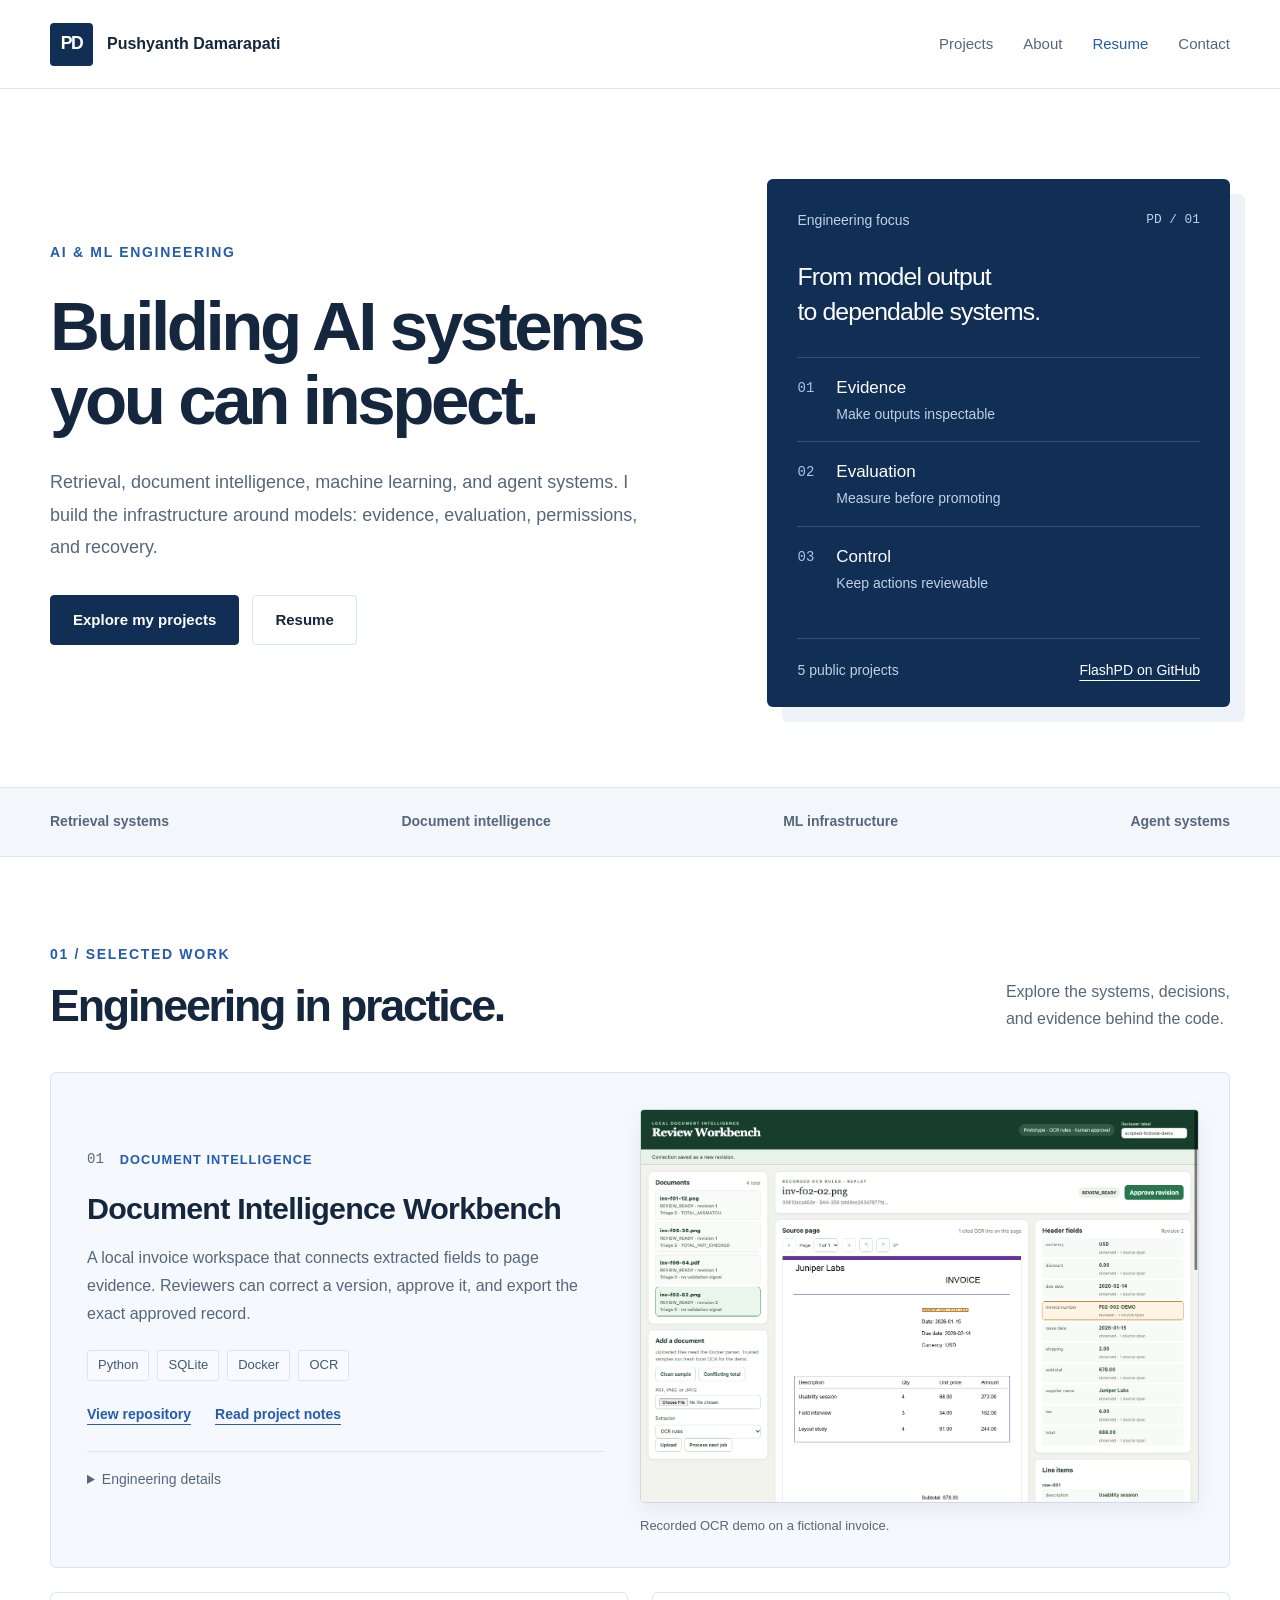
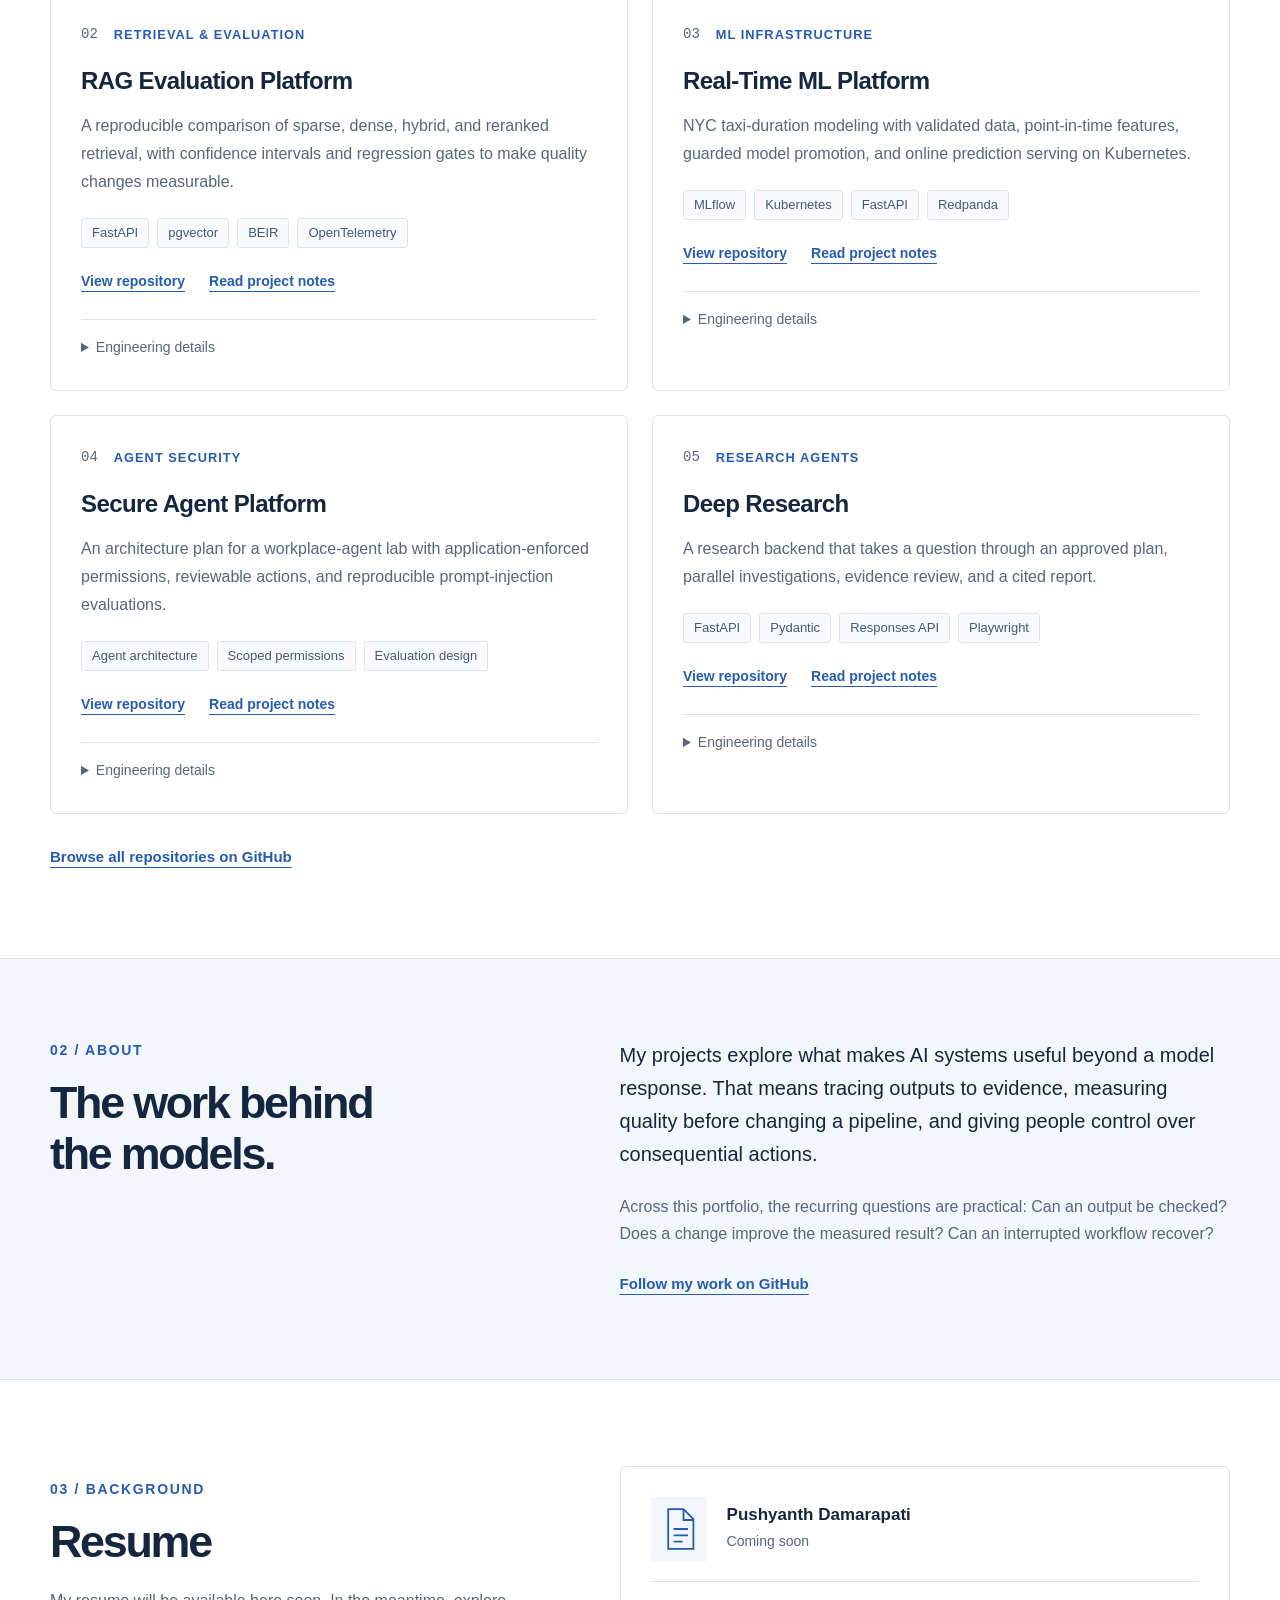
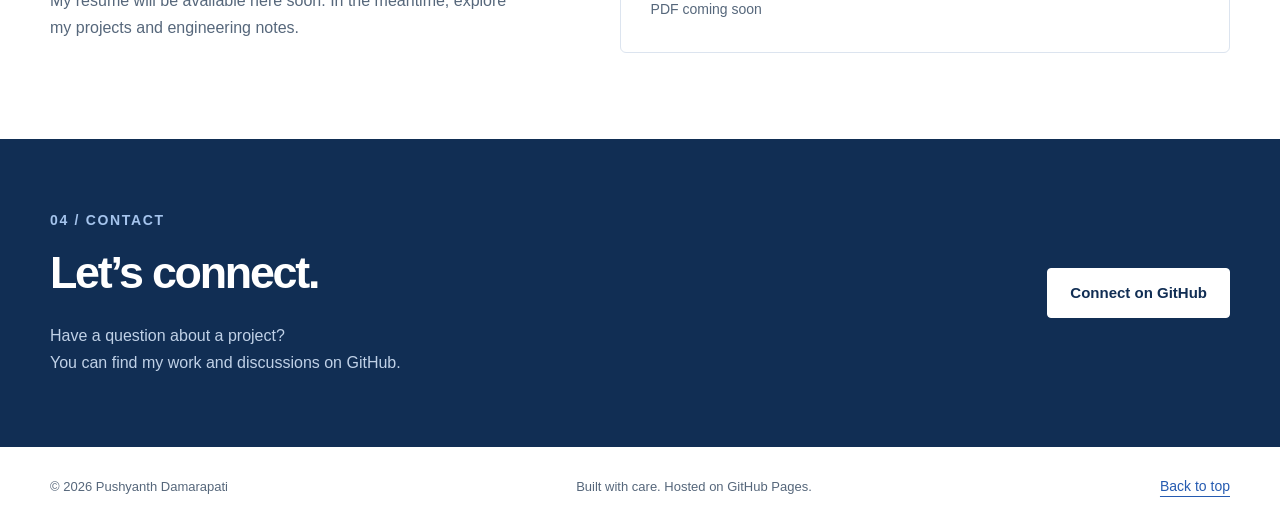
==== index.html @ d16dced9 "Build project portfolio with resume placeholder" ====
<!doctype html>
<html lang="en">
<head>
  <meta charset="utf-8">
  <meta name="viewport" content="width=device-width, initial-scale=1">
  <meta name="description" content="Pushyanth Damarapati — AI and ML engineering projects in retrieval evaluation, document intelligence, machine learning infrastructure, and agent systems.">
  <meta name="theme-color" content="#112e54">
  <meta property="og:title" content="Pushyanth Damarapati | AI & ML Engineering">
  <meta property="og:description" content="Retrieval, document intelligence, machine learning, and agent systems. I build the infrastructure around models: evidence, evaluation, permissions, and recovery.">
  <meta property="og:type" content="website">
  <title>Pushyanth Damarapati | AI & ML Engineering</title>
  <link rel="icon" type="image/svg+xml" href="data:image/svg+xml,%3Csvg xmlns='http://www.w3.org/2000/svg' viewBox='0 0 64 64'%3E%3Crect width='64' height='64' rx='12' fill='%23112e54'/%3E%3Ctext x='32' y='42' text-anchor='middle' font-family='Arial,sans-serif' font-size='27' font-weight='700' fill='white'%3EPD%3C/text%3E%3C/svg%3E">
  <link rel="stylesheet" href="assets/styles.css">
  <script src="assets/main.js" defer></script>
</head>
<body id="top">
  <a class="skip-link" href="#main">Skip to content</a>
  <header class="site-header">
    <div class="container header-inner">
      <a class="brand" href="#top" aria-label="Pushyanth Damarapati, back to top"><span class="monogram">PD</span><span>Pushyanth Damarapati</span></a>
      <nav aria-label="Main navigation"><a href="#projects">Projects</a><a href="#about">About</a><a href="#resume">Resume</a><a href="#contact">Contact</a></nav>
    </div>
  </header>
  <main id="main">
    <section class="hero container" aria-labelledby="hero-title">
      <div class="hero-main"><p class="eyebrow">AI &amp; ML engineering</p><h1 id="hero-title">Building AI systems you can inspect.</h1><p class="hero-intro">Retrieval, document intelligence, machine learning, and agent systems. I build the infrastructure around models: evidence, evaluation, permissions, and recovery.</p><div class="hero-actions"><a class="button primary" href="#projects">Explore my projects</a><a class="button secondary" href="#resume">Resume</a></div></div>
      <aside class="hero-aside" aria-label="Portfolio focus"><div class="aside-heading"><span>Engineering focus</span><span class="small-mark">PD / 01</span></div><p class="aside-title">From model output<br>to dependable systems.</p><ol class="focus-list"><li><span>01</span><div>Evidence<span class="focus-description">Make outputs inspectable</span></div></li><li><span>02</span><div>Evaluation<span class="focus-description">Measure before promoting</span></div></li><li><span>03</span><div>Control<span class="focus-description">Keep actions reviewable</span></div></li></ol><div class="aside-footer"><span>5 public projects</span><a href="https://github.com/FlashPD">FlashPD on GitHub</a></div></aside>
    </section>
    <div class="topic-strip"><div class="container"><span>Retrieval systems</span><span>Document intelligence</span><span>ML infrastructure</span><span>Agent systems</span></div></div>
    <section class="section container" id="projects" aria-labelledby="projects-title"><div class="section-heading"><div><p class="eyebrow">01 / Selected work</p><h2 id="projects-title">Engineering in practice.</h2></div><p>Explore the systems, decisions,<br>and evidence behind the code.</p></div><div class="projects-grid"><article class="project featured">
      <div class="project-copy"><div class="project-top"><span class="project-number">01</span><span class="eyebrow">Document intelligence</span></div>
      <h3>Document Intelligence Workbench</h3><p>A local invoice workspace that connects extracted fields to page evidence. Reviewers can correct a version, approve it, and export the exact approved record.</p>
      <ul class="tags" aria-label="Technologies"><li>Python</li><li>SQLite</li><li>Docker</li><li>OCR</li></ul>
      <div class="project-links"><a href="https://github.com/FlashPD/document-intelligence-workbench">View repository</a><a href="https://github.com/FlashPD/document-intelligence-workbench/blob/main/docs/engineering-case-study.md">Read project notes</a></div>
      <details><summary>Engineering details</summary><p>Built around human review, isolated parsing, auditable revisions, and recoverable processing. The project compares deterministic extraction with a local language model and keeps rules as the default after measuring model regression.</p><span class="project-status">Experimental portfolio release</span></details></div><figure class="project-image"><img src="assets/workbench.png" width="1440" height="1013" loading="lazy" alt="Document review workspace showing an invoice beside evidence-linked extracted fields"><figcaption>Recorded OCR demo on a fictional invoice.</figcaption></figure>
    </article>
<article class="project">
      <div class="project-copy"><div class="project-top"><span class="project-number">02</span><span class="eyebrow">Retrieval &amp; evaluation</span></div>
      <h3>RAG Evaluation Platform</h3><p>A reproducible comparison of sparse, dense, hybrid, and reranked retrieval, with confidence intervals and regression gates to make quality changes measurable.</p>
      <ul class="tags" aria-label="Technologies"><li>FastAPI</li><li>pgvector</li><li>BEIR</li><li>OpenTelemetry</li></ul>
      <div class="project-links"><a href="https://github.com/FlashPD/rag-eval-platform">View repository</a><a href="https://github.com/FlashPD/rag-eval-platform/blob/main/docs/model_card.md">Read project notes</a></div>
      <details><summary>Engineering details</summary><p>Evaluations across SciFact, NFCorpus, and FiQA show that the best retrieval strategy changes with the domain. The pipeline connects versioned inputs, cited answers, evaluation reports, and observability.</p><span class="project-status">Published benchmark reports</span></details></div>
    </article>
<article class="project">
      <div class="project-copy"><div class="project-top"><span class="project-number">03</span><span class="eyebrow">ML infrastructure</span></div>
      <h3>Real-Time ML Platform</h3><p>NYC taxi-duration modeling with validated data, point-in-time features, guarded model promotion, and online prediction serving on Kubernetes.</p>
      <ul class="tags" aria-label="Technologies"><li>MLflow</li><li>Kubernetes</li><li>FastAPI</li><li>Redpanda</li></ul>
      <div class="project-links"><a href="https://github.com/FlashPD/realtime-ml-platform">View repository</a><a href="https://github.com/FlashPD/realtime-ml-platform/blob/main/docs/portfolio-walkthrough.md">Read project notes</a></div>
      <details><summary>Engineering details</summary><p>Combines batch training with MLflow model management and FastAPI serving. Includes local load and broker-recovery experiments with documented limits; the model uses completed-trip distance and is not a pre-trip ETA estimator.</p><span class="project-status">Batch training &amp; online serving</span></details></div>
    </article>
<article class="project">
      <div class="project-copy"><div class="project-top"><span class="project-number">04</span><span class="eyebrow">Agent security</span></div>
      <h3>Secure Agent Platform</h3><p>An architecture plan for a workplace-agent lab with application-enforced permissions, reviewable actions, and reproducible prompt-injection evaluations.</p>
      <ul class="tags" aria-label="Technologies"><li>Agent architecture</li><li>Scoped permissions</li><li>Evaluation design</li></ul>
      <div class="project-links"><a href="https://github.com/FlashPD/secure-agent-platform">View repository</a><a href="https://github.com/FlashPD/secure-agent-platform/blob/main/arch_plan/secure-agent-platform-plan.md">Read project notes</a></div>
      <details><summary>Engineering details</summary><p>The public repository currently contains the architecture and implementation plan. It proposes a phased study of legitimate task completion and attack resistance, beginning with structured generation, a frozen task suite, and one tool execution boundary.</p><span class="project-status">Architecture planned</span></details></div>
    </article>
<article class="project">
      <div class="project-copy"><div class="project-top"><span class="project-number">05</span><span class="eyebrow">Research agents</span></div>
      <h3>Deep Research</h3><p>A research backend that takes a question through an approved plan, parallel investigations, evidence review, and a cited report.</p>
      <ul class="tags" aria-label="Technologies"><li>FastAPI</li><li>Pydantic</li><li>Responses API</li><li>Playwright</li></ul>
      <div class="project-links"><a href="https://github.com/FlashPD/deep-research">View repository</a><a href="https://github.com/FlashPD/deep-research/blob/main/docs/case-study.md">Read project notes</a></div>
      <details><summary>Engineering details</summary><p>Application code owns budgets, tool access, recovery, and report validation. Published development examples show quick briefs, broader comparisons, and technical research with recorded evidence and cost.</p><span class="project-status">Published development examples</span></details></div>
    </article></div><a class="all-projects" href="https://github.com/FlashPD?tab=repositories">Browse all repositories on GitHub</a></section>
    <section class="about-section" id="about" aria-labelledby="about-title"><div class="container about-grid"><div><p class="eyebrow">02 / About</p><h2 id="about-title">The work behind<br>the models.</h2></div><div class="about-copy"><p class="about-lead">My projects explore what makes AI systems useful beyond a model response. That means tracing outputs to evidence, measuring quality before changing a pipeline, and giving people control over consequential actions.</p><p>Across this portfolio, the recurring questions are practical: Can an output be checked? Does a change improve the measured result? Can an interrupted workflow recover?</p><a href="https://github.com/FlashPD">Follow my work on GitHub</a></div></div></section>
    <section class="section container resume-section" id="resume" aria-labelledby="resume-title"><div><p class="eyebrow">03 / Background</p><h2 id="resume-title">Resume</h2><p>My resume will be available here soon. In the meantime, explore my projects and engineering notes.</p></div><div class="resume-card"><div class="resume-document" aria-hidden="true"><svg viewBox="0 0 40 48" fill="none"><path d="M8 2h17l11 11v33H8z" stroke="currentColor" stroke-width="2"/><path d="M25 2v12h11M14 24h16M14 31h16M14 38h10" stroke="currentColor" stroke-width="2"/></svg></div><div><h3>Pushyanth Damarapati</h3><p>Coming soon</p></div><span class="resume-pending">PDF coming soon</span></div></section>
    <section class="contact-section" id="contact" aria-labelledby="contact-title"><div class="container contact-inner"><div><p class="eyebrow">04 / Contact</p><h2 id="contact-title">Let’s connect.</h2><p>Have a question about a project?<br>You can find my work and discussions on GitHub.</p></div><div class="contact-links"><a class="button primary" href="https://github.com/FlashPD">Connect on GitHub</a></div></div></section>
  </main>
  <footer class="container site-footer"><p>© <span id="year">2026</span> Pushyanth Damarapati</p><p>Built with care. Hosted on GitHub Pages.</p><a href="#top">Back to top</a></footer>
</body>
</html>
---- assets/styles.css ----
:root{--ink:#15273e;--navy:#112e54;--blue:#255bb1;--muted:#56677b;--line:#dce4ef;--surface:#f3f6fb;--white:#fff;--font:Inter,-apple-system,BlinkMacSystemFont,"Segoe UI",sans-serif}
*{box-sizing:border-box}html{scroll-behavior:smooth;scroll-padding-top:110px}body{margin:0;background:var(--white);color:var(--ink);font-family:var(--font);font-size:17px;line-height:1.7;-webkit-font-smoothing:antialiased}a{color:var(--blue);text-underline-offset:5px;text-decoration-thickness:1px}a:hover{color:var(--navy)}a:focus-visible,summary:focus-visible{outline:3px solid #397bda;outline-offset:5px}::selection{background:#d6e6ff}h1,h2,h3,p{margin:0}h1,h2,h3{line-height:1.15}h1,h2{letter-spacing:-.05em}h2{font-size:clamp(2rem,3.5vw,3rem);font-weight:650}h3{font-size:1.5rem;letter-spacing:-.025em;font-weight:650}.container{width:min(1180px,calc(100% - 80px));margin-inline:auto}.eyebrow{font-size:.875rem;font-weight:650;letter-spacing:.12em;text-transform:uppercase;color:var(--blue)}.skip-link{position:fixed;top:-100px;left:20px;z-index:100;background:var(--navy);color:white;padding:10px 18px}.skip-link:focus{top:12px}.site-header{position:sticky;top:0;z-index:10;background:rgba(255,255,255,.97);border-bottom:1px solid var(--line)}.header-inner{min-height:88px;display:flex;align-items:center;justify-content:space-between;gap:28px}.brand{display:flex;align-items:center;gap:14px;text-decoration:none;color:var(--ink);font-size:1rem;font-weight:650}.monogram{width:43px;height:43px;display:grid;place-items:center;background:var(--navy);color:white;letter-spacing:-.08em;font-size:1.1rem;border-radius:4px}nav{display:flex;flex-wrap:wrap;gap:30px}nav a{font-size:.9375rem;text-decoration:none;color:var(--muted);padding-block:10px}nav a:hover,nav a[aria-current]{color:var(--blue)}.hero{padding-block:90px 80px;display:grid;grid-template-columns:1.4fr 1fr;gap:70px;align-items:center}.hero h1{font-size:clamp(2.8rem,5.4vw,4.75rem);font-weight:650;max-width:720px;margin-top:24px;line-height:1.08}.hero-intro{color:var(--muted);font-size:1.125rem;line-height:1.8;max-width:590px;margin-top:28px}.hero-actions{display:flex;flex-wrap:wrap;gap:13px;margin-top:32px}.button{min-height:48px;display:inline-flex;align-items:center;justify-content:center;padding:11px 22px;border:1px solid var(--line);border-radius:4px;font-size:.9375rem;font-weight:600;text-decoration:none;transition:background .15s,color .15s}.primary{background:var(--navy);color:white;border-color:var(--navy)}.primary:hover{background:#1d467c;color:white}.secondary{background:white;color:var(--ink)}.secondary:hover{background:var(--surface)}.hero-aside{background:var(--navy);color:#fff;border-radius:6px;padding:30px 30px 24px;box-shadow:15px 15px 0 #eef3fa}.aside-heading{display:flex;justify-content:space-between;gap:12px;font-size:.875rem;color:#c0d1e7}.small-mark{font-family:ui-monospace,monospace;font-size:.8rem}.aside-title{font-size:1.55rem;letter-spacing:-.035em;line-height:1.4;margin-top:27px;font-weight:500}.focus-list{list-style:none;padding:0;margin:28px 0}.focus-list li{display:flex;gap:22px;border-top:1px solid #35506f;padding:16px 0;font-size:1.0625rem}.focus-list li>span{font-family:ui-monospace,monospace;color:#a5c4ed;font-size:.875rem;padding-top:3px}.focus-description{display:block;color:#c0d1e7;font-size:.875rem;line-height:1.6}.aside-footer{display:flex;flex-wrap:wrap;justify-content:space-between;gap:12px;border-top:1px solid #35506f;padding-top:20px;font-size:.875rem;color:#c0d1e7}.aside-footer a{color:white}.topic-strip{border-block:1px solid var(--line);background:var(--surface)}.topic-strip .container{display:flex;justify-content:space-between;gap:22px;flex-wrap:wrap;padding-block:22px;font-size:.875rem;color:var(--muted);font-weight:550}.section{padding-block:86px}.section-heading{display:flex;justify-content:space-between;gap:30px;align-items:end;margin-bottom:40px}.section-heading h2,.about-grid h2,.resume-section h2,.contact-inner h2{margin-top:14px}.section-heading>p{color:var(--muted);font-size:1rem}.projects-grid{display:grid;grid-template-columns:1fr 1fr;gap:24px}.project{border:1px solid var(--line);border-radius:6px;overflow:hidden;background:white;display:flex;min-width:0}.project-copy{padding:30px;width:100%;min-width:0}.project-top{display:flex;align-items:center;gap:16px;margin-bottom:20px}.project-number{font-family:ui-monospace,monospace;color:var(--muted);font-size:.875rem}.project-top .eyebrow{font-size:.8rem;letter-spacing:.08em}.project h3{margin-bottom:18px}.project-copy>p{color:var(--muted);font-size:1rem;line-height:1.75}.tags{display:flex;flex-wrap:wrap;gap:8px;list-style:none;padding:0;margin:22px 0}.tags li{border:1px solid var(--line);padding:3px 10px;color:#425975;font-size:.8125rem;border-radius:3px;background:#f8faff}.project-links{display:flex;flex-wrap:wrap;gap:12px 24px;font-size:.875rem;font-weight:600}.project details{border-top:1px solid var(--line);margin-top:25px;padding-top:16px;font-size:.9375rem}.project summary{cursor:pointer;color:var(--muted);font-size:.875rem}.project details p{padding-top:15px;color:var(--muted)}.project-status{display:block;margin-top:14px;color:var(--blue);font-size:.8125rem;font-weight:600}.featured{grid-column:1/-1;background:#f5f8fc;display:grid;grid-template-columns:1fr 1fr;align-items:center}.featured .project-copy{padding:36px}.featured h3{font-size:1.9rem}.project-image{margin:0;padding:36px 30px 30px 0;min-width:0}.project-image img{display:block;width:100%;height:auto;border:1px solid #ced9e6;border-radius:4px;box-shadow:0 8px 24px #112e5410}.project-image figcaption{font-size:.8125rem;color:var(--muted);margin-top:12px}.all-projects{display:inline-block;margin-top:30px;font-size:.9375rem;font-weight:550}.about-section{padding-block:80px;border-block:1px solid var(--line);background:var(--surface)}.about-grid{display:grid;grid-template-columns:1fr 1.3fr;gap:100px}.about-copy p{color:var(--muted);font-size:1rem}.about-copy .about-lead{font-size:1.25rem;color:var(--ink);line-height:1.65}.about-copy p+p{margin-top:22px}.about-copy a{display:inline-block;margin-top:24px;font-size:.9375rem;font-weight:550}.resume-section{display:grid;grid-template-columns:1fr 1.3fr;gap:100px;align-items:center}.resume-section>div>p:not(.eyebrow){color:var(--muted);font-size:1rem;margin-top:20px}.resume-card{border:1px solid var(--line);padding:30px;display:flex;align-items:center;flex-wrap:wrap;gap:20px;border-radius:6px;min-width:0}.resume-document{width:56px;flex-shrink:0;color:var(--blue);background:var(--surface);padding:10px}.resume-document svg{display:block;width:100%;height:44px}.resume-card h3{font-size:1.0625rem;letter-spacing:0}.resume-card p{font-size:.875rem;color:var(--muted);margin-top:5px}.resume-pending{font-size:.875rem;color:var(--muted);border-top:1px solid var(--line);padding-top:16px;width:100%}.contact-section{background:var(--navy);color:white;padding-block:70px}.contact-inner{display:flex;justify-content:space-between;gap:35px;align-items:center}.contact-inner .eyebrow{color:#a5c4ed}.contact-inner p:not(.eyebrow){color:#c0d1e7;margin-top:24px;font-size:1rem}.contact-links{display:flex;flex-wrap:wrap;gap:12px}.contact-links .primary{color:var(--navy);background:white;border-color:white}.contact-links .primary:hover{background:#e1ecfc}.contact-links .secondary{color:white;background:transparent;border-color:#6e88a9}.contact-links .secondary:hover{background:#20436e}.site-footer{padding-block:28px;display:flex;flex-wrap:wrap;gap:12px 28px;align-items:center;justify-content:space-between;color:var(--muted);font-size:.8125rem}.site-footer a{font-size:.875rem}
@media(min-width:1500px){.hero{padding-block:110px}.hero h1{font-size:4.8rem}}@media(max-width:1000px){.hero{gap:35px}.container{width:calc(100% - 48px)}.hero-aside{padding:25px}.about-grid,.resume-section{gap:50px}.resume-card{padding:24px}.brand{font-size:.9375rem}nav{gap:20px}}@media(max-width:760px){html{scroll-padding-top:145px}.header-inner{flex-wrap:wrap;gap:0;padding-block:14px}.brand{width:100%;margin-bottom:8px}nav{width:100%;justify-content:space-between;gap:12px}nav a{padding-block:4px}.hero{grid-template-columns:1fr;padding-block:48px;gap:40px}.hero h1{max-width:600px;font-size:clamp(2.7rem,9vw,4rem)}.hero-aside{box-shadow:8px 8px 0 #eef3fa}.topic-strip .container{display:grid;grid-template-columns:1fr 1fr;gap:10px 20px}.section{padding-block:54px}.section-heading{display:block;margin-bottom:28px}.section-heading>p{margin-top:20px}.section-heading>p br{display:none}.projects-grid{grid-template-columns:1fr}.featured{grid-template-columns:1fr}.featured .project-copy,.project-copy{padding:26px}.project-image{padding:0 26px 26px}.about-grid,.resume-section{grid-template-columns:1fr;gap:28px}.about-section{padding-block:54px}.about-grid h2 br{display:none}.contact-inner{align-items:start;flex-direction:column}.contact-section{padding-block:54px}.site-footer{flex-direction:column;align-items:start;gap:6px}}@media(max-width:380px){.container{width:calc(100% - 32px)}.hero h1{font-size:2.6rem}.hero-actions .button{width:100%}.hero-aside{padding:22px}.project-copy,.featured .project-copy{padding:22px}.project-image{padding:0 22px 22px}.resume-card{padding:20px}.brand{font-size:.875rem}.topic-strip .container{font-size:.8125rem}}@media(prefers-reduced-motion:reduce){html{scroll-behavior:auto}.button{transition:none}}
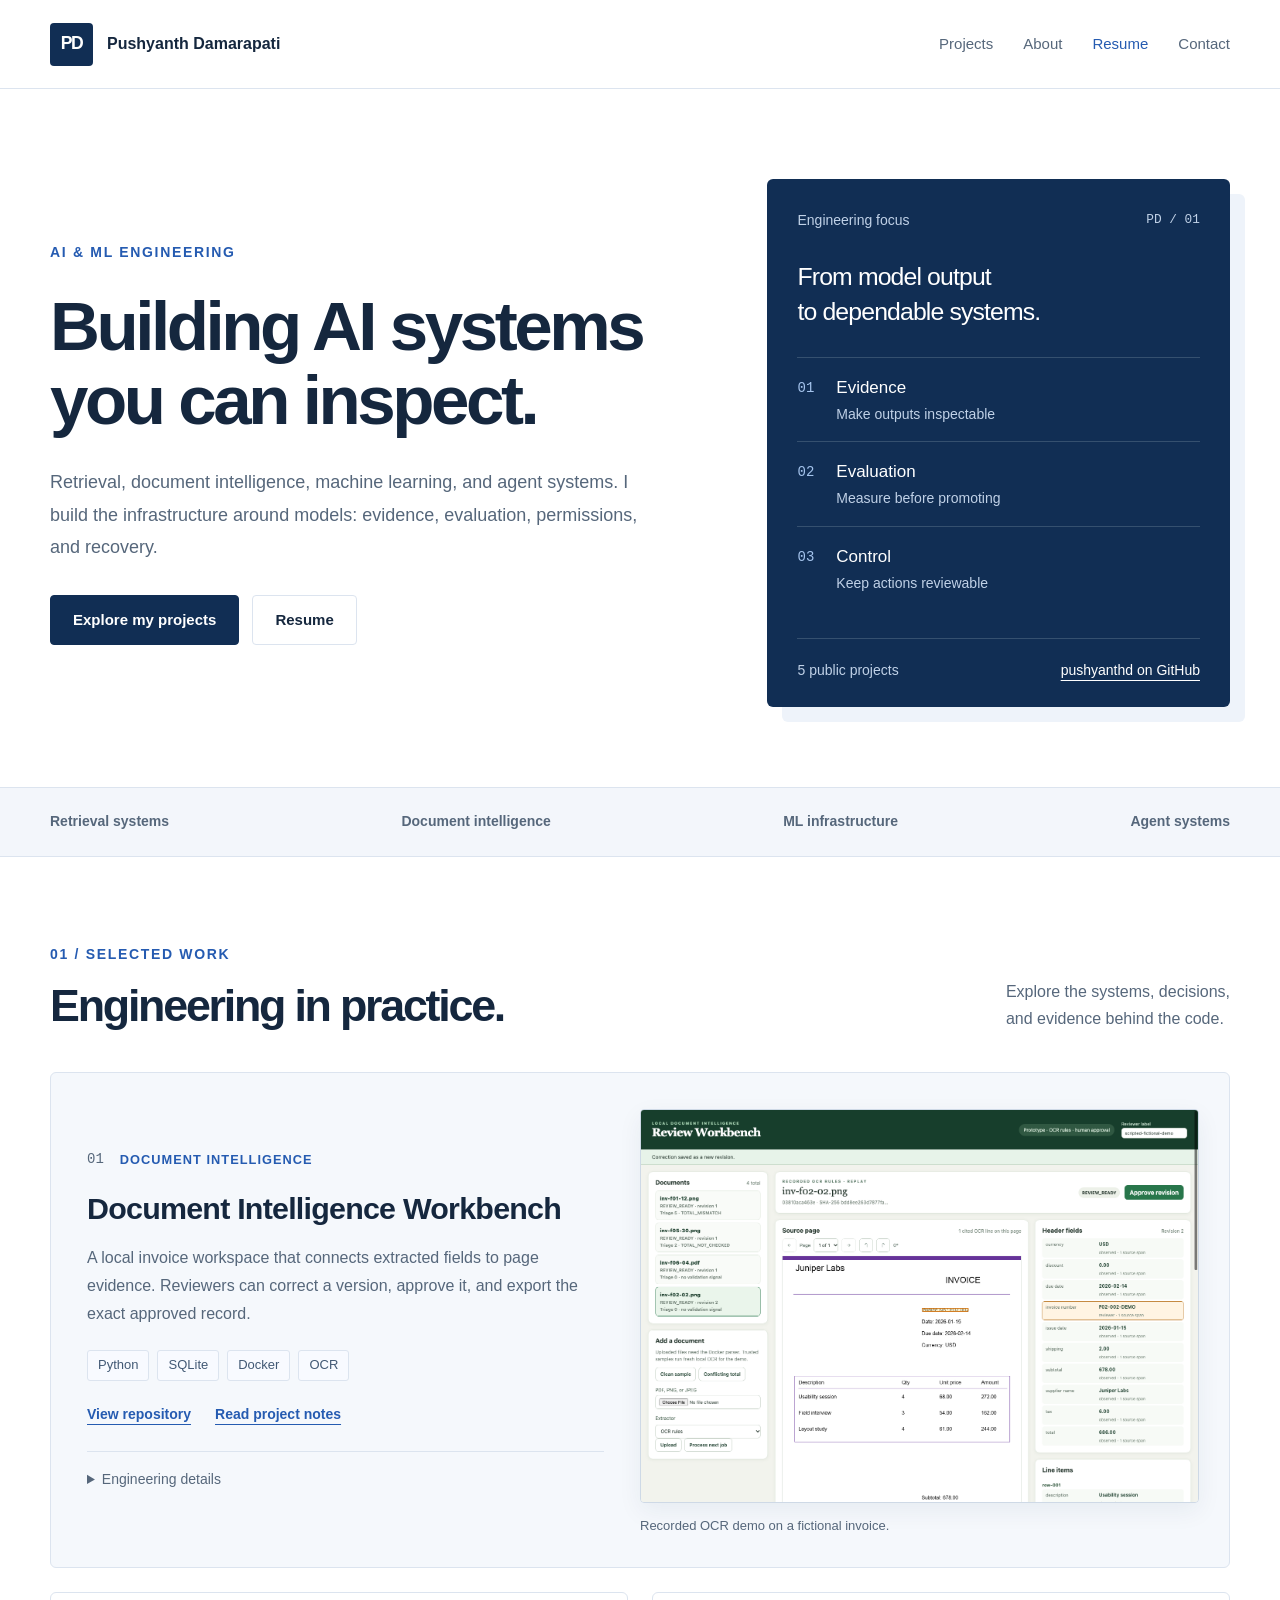
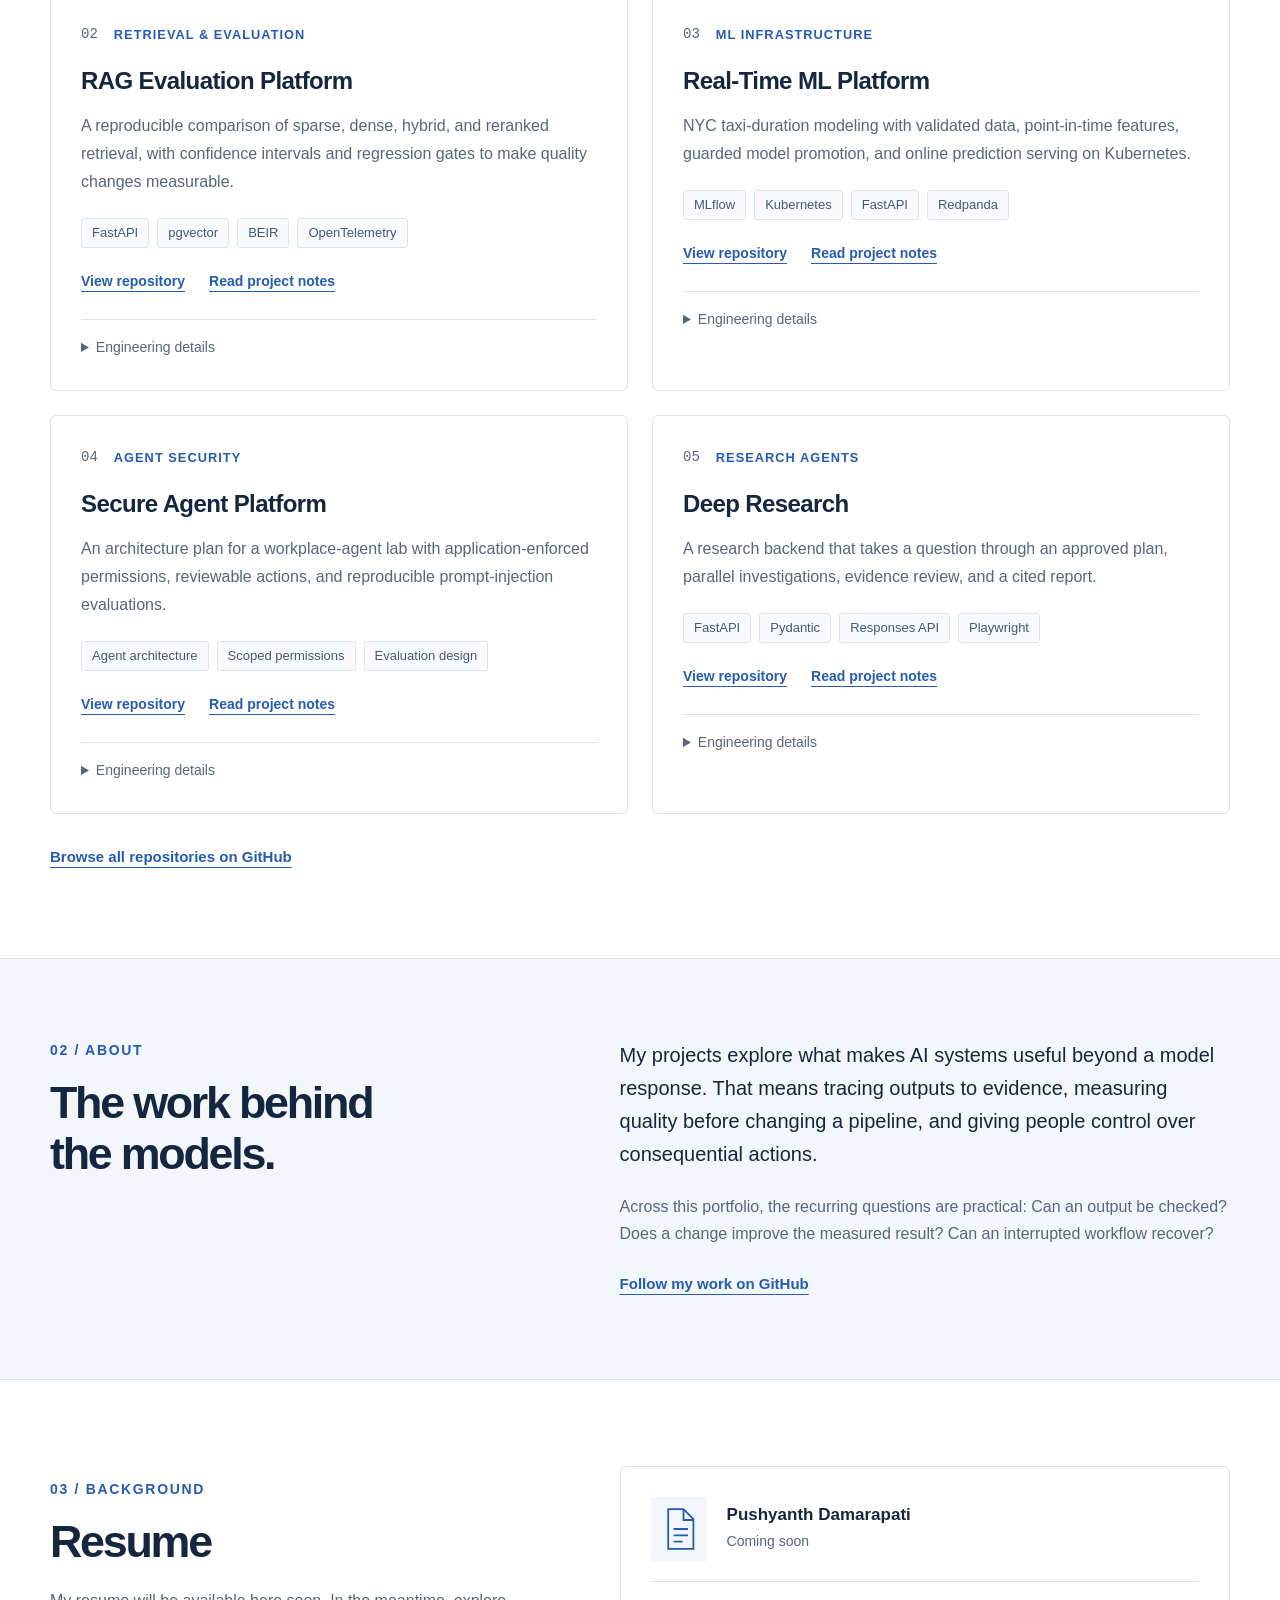
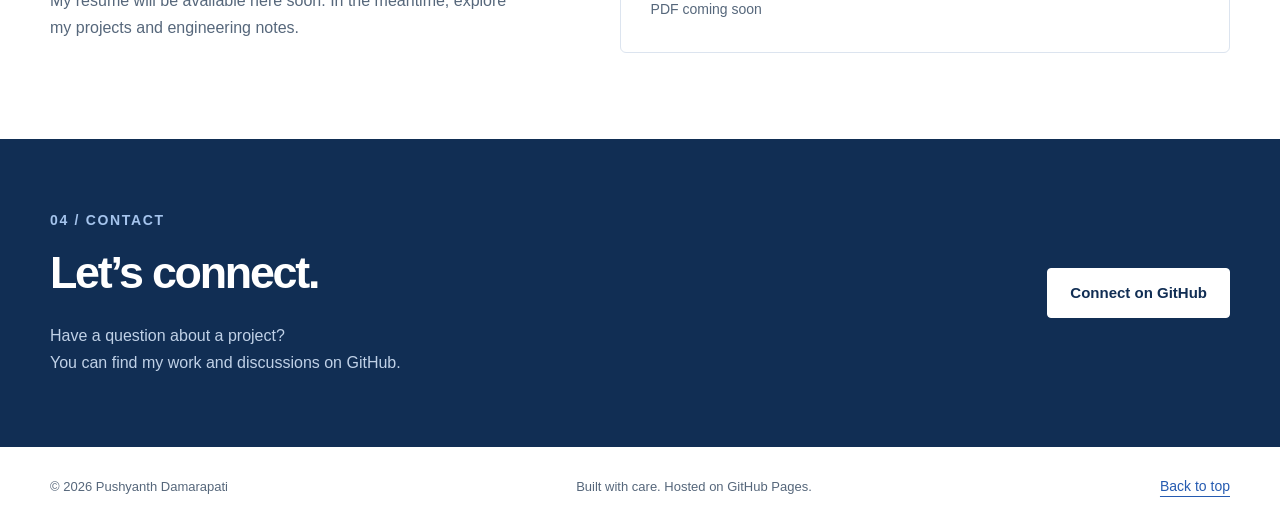
==== commit a08ad647: "Update portfolio for pushyanthd account and Pages address" ====
--- a/index.html
+++ b/index.html
@@ -24,47 +24,47 @@
   <main id="main">
     <section class="hero container" aria-labelledby="hero-title">
       <div class="hero-main"><p class="eyebrow">AI &amp; ML engineering</p><h1 id="hero-title">Building AI systems you can inspect.</h1><p class="hero-intro">Retrieval, document intelligence, machine learning, and agent systems. I build the infrastructure around models: evidence, evaluation, permissions, and recovery.</p><div class="hero-actions"><a class="button primary" href="#projects">Explore my projects</a><a class="button secondary" href="#resume">Resume</a></div></div>
-      <aside class="hero-aside" aria-label="Portfolio focus"><div class="aside-heading"><span>Engineering focus</span><span class="small-mark">PD / 01</span></div><p class="aside-title">From model output<br>to dependable systems.</p><ol class="focus-list"><li><span>01</span><div>Evidence<span class="focus-description">Make outputs inspectable</span></div></li><li><span>02</span><div>Evaluation<span class="focus-description">Measure before promoting</span></div></li><li><span>03</span><div>Control<span class="focus-description">Keep actions reviewable</span></div></li></ol><div class="aside-footer"><span>5 public projects</span><a href="https://github.com/FlashPD">FlashPD on GitHub</a></div></aside>
+      <aside class="hero-aside" aria-label="Portfolio focus"><div class="aside-heading"><span>Engineering focus</span><span class="small-mark">PD / 01</span></div><p class="aside-title">From model output<br>to dependable systems.</p><ol class="focus-list"><li><span>01</span><div>Evidence<span class="focus-description">Make outputs inspectable</span></div></li><li><span>02</span><div>Evaluation<span class="focus-description">Measure before promoting</span></div></li><li><span>03</span><div>Control<span class="focus-description">Keep actions reviewable</span></div></li></ol><div class="aside-footer"><span>5 public projects</span><a href="https://github.com/pushyanthd">pushyanthd on GitHub</a></div></aside>
     </section>
     <div class="topic-strip"><div class="container"><span>Retrieval systems</span><span>Document intelligence</span><span>ML infrastructure</span><span>Agent systems</span></div></div>
     <section class="section container" id="projects" aria-labelledby="projects-title"><div class="section-heading"><div><p class="eyebrow">01 / Selected work</p><h2 id="projects-title">Engineering in practice.</h2></div><p>Explore the systems, decisions,<br>and evidence behind the code.</p></div><div class="projects-grid"><article class="project featured">
       <div class="project-copy"><div class="project-top"><span class="project-number">01</span><span class="eyebrow">Document intelligence</span></div>
       <h3>Document Intelligence Workbench</h3><p>A local invoice workspace that connects extracted fields to page evidence. Reviewers can correct a version, approve it, and export the exact approved record.</p>
       <ul class="tags" aria-label="Technologies"><li>Python</li><li>SQLite</li><li>Docker</li><li>OCR</li></ul>
-      <div class="project-links"><a href="https://github.com/FlashPD/document-intelligence-workbench">View repository</a><a href="https://github.com/FlashPD/document-intelligence-workbench/blob/main/docs/engineering-case-study.md">Read project notes</a></div>
+      <div class="project-links"><a href="https://github.com/pushyanthd/document-intelligence-workbench">View repository</a><a href="https://github.com/pushyanthd/document-intelligence-workbench/blob/main/docs/engineering-case-study.md">Read project notes</a></div>
       <details><summary>Engineering details</summary><p>Built around human review, isolated parsing, auditable revisions, and recoverable processing. The project compares deterministic extraction with a local language model and keeps rules as the default after measuring model regression.</p><span class="project-status">Experimental portfolio release</span></details></div><figure class="project-image"><img src="assets/workbench.png" width="1440" height="1013" loading="lazy" alt="Document review workspace showing an invoice beside evidence-linked extracted fields"><figcaption>Recorded OCR demo on a fictional invoice.</figcaption></figure>
     </article>
 <article class="project">
       <div class="project-copy"><div class="project-top"><span class="project-number">02</span><span class="eyebrow">Retrieval &amp; evaluation</span></div>
       <h3>RAG Evaluation Platform</h3><p>A reproducible comparison of sparse, dense, hybrid, and reranked retrieval, with confidence intervals and regression gates to make quality changes measurable.</p>
       <ul class="tags" aria-label="Technologies"><li>FastAPI</li><li>pgvector</li><li>BEIR</li><li>OpenTelemetry</li></ul>
-      <div class="project-links"><a href="https://github.com/FlashPD/rag-eval-platform">View repository</a><a href="https://github.com/FlashPD/rag-eval-platform/blob/main/docs/model_card.md">Read project notes</a></div>
+      <div class="project-links"><a href="https://github.com/pushyanthd/rag-eval-platform">View repository</a><a href="https://github.com/pushyanthd/rag-eval-platform/blob/main/docs/model_card.md">Read project notes</a></div>
       <details><summary>Engineering details</summary><p>Evaluations across SciFact, NFCorpus, and FiQA show that the best retrieval strategy changes with the domain. The pipeline connects versioned inputs, cited answers, evaluation reports, and observability.</p><span class="project-status">Published benchmark reports</span></details></div>
     </article>
 <article class="project">
       <div class="project-copy"><div class="project-top"><span class="project-number">03</span><span class="eyebrow">ML infrastructure</span></div>
       <h3>Real-Time ML Platform</h3><p>NYC taxi-duration modeling with validated data, point-in-time features, guarded model promotion, and online prediction serving on Kubernetes.</p>
       <ul class="tags" aria-label="Technologies"><li>MLflow</li><li>Kubernetes</li><li>FastAPI</li><li>Redpanda</li></ul>
-      <div class="project-links"><a href="https://github.com/FlashPD/realtime-ml-platform">View repository</a><a href="https://github.com/FlashPD/realtime-ml-platform/blob/main/docs/portfolio-walkthrough.md">Read project notes</a></div>
+      <div class="project-links"><a href="https://github.com/pushyanthd/realtime-ml-platform">View repository</a><a href="https://github.com/pushyanthd/realtime-ml-platform/blob/main/docs/portfolio-walkthrough.md">Read project notes</a></div>
       <details><summary>Engineering details</summary><p>Combines batch training with MLflow model management and FastAPI serving. Includes local load and broker-recovery experiments with documented limits; the model uses completed-trip distance and is not a pre-trip ETA estimator.</p><span class="project-status">Batch training &amp; online serving</span></details></div>
     </article>
 <article class="project">
       <div class="project-copy"><div class="project-top"><span class="project-number">04</span><span class="eyebrow">Agent security</span></div>
       <h3>Secure Agent Platform</h3><p>An architecture plan for a workplace-agent lab with application-enforced permissions, reviewable actions, and reproducible prompt-injection evaluations.</p>
       <ul class="tags" aria-label="Technologies"><li>Agent architecture</li><li>Scoped permissions</li><li>Evaluation design</li></ul>
-      <div class="project-links"><a href="https://github.com/FlashPD/secure-agent-platform">View repository</a><a href="https://github.com/FlashPD/secure-agent-platform/blob/main/arch_plan/secure-agent-platform-plan.md">Read project notes</a></div>
+      <div class="project-links"><a href="https://github.com/pushyanthd/secure-agent-platform">View repository</a><a href="https://github.com/pushyanthd/secure-agent-platform/blob/main/arch_plan/secure-agent-platform-plan.md">Read project notes</a></div>
       <details><summary>Engineering details</summary><p>The public repository currently contains the architecture and implementation plan. It proposes a phased study of legitimate task completion and attack resistance, beginning with structured generation, a frozen task suite, and one tool execution boundary.</p><span class="project-status">Architecture planned</span></details></div>
     </article>
 <article class="project">
       <div class="project-copy"><div class="project-top"><span class="project-number">05</span><span class="eyebrow">Research agents</span></div>
       <h3>Deep Research</h3><p>A research backend that takes a question through an approved plan, parallel investigations, evidence review, and a cited report.</p>
       <ul class="tags" aria-label="Technologies"><li>FastAPI</li><li>Pydantic</li><li>Responses API</li><li>Playwright</li></ul>
-      <div class="project-links"><a href="https://github.com/FlashPD/deep-research">View repository</a><a href="https://github.com/FlashPD/deep-research/blob/main/docs/case-study.md">Read project notes</a></div>
+      <div class="project-links"><a href="https://github.com/pushyanthd/deep-research">View repository</a><a href="https://github.com/pushyanthd/deep-research/blob/main/docs/case-study.md">Read project notes</a></div>
       <details><summary>Engineering details</summary><p>Application code owns budgets, tool access, recovery, and report validation. Published development examples show quick briefs, broader comparisons, and technical research with recorded evidence and cost.</p><span class="project-status">Published development examples</span></details></div>
-    </article></div><a class="all-projects" href="https://github.com/FlashPD?tab=repositories">Browse all repositories on GitHub</a></section>
-    <section class="about-section" id="about" aria-labelledby="about-title"><div class="container about-grid"><div><p class="eyebrow">02 / About</p><h2 id="about-title">The work behind<br>the models.</h2></div><div class="about-copy"><p class="about-lead">My projects explore what makes AI systems useful beyond a model response. That means tracing outputs to evidence, measuring quality before changing a pipeline, and giving people control over consequential actions.</p><p>Across this portfolio, the recurring questions are practical: Can an output be checked? Does a change improve the measured result? Can an interrupted workflow recover?</p><a href="https://github.com/FlashPD">Follow my work on GitHub</a></div></div></section>
+    </article></div><a class="all-projects" href="https://github.com/pushyanthd?tab=repositories">Browse all repositories on GitHub</a></section>
+    <section class="about-section" id="about" aria-labelledby="about-title"><div class="container about-grid"><div><p class="eyebrow">02 / About</p><h2 id="about-title">The work behind<br>the models.</h2></div><div class="about-copy"><p class="about-lead">My projects explore what makes AI systems useful beyond a model response. That means tracing outputs to evidence, measuring quality before changing a pipeline, and giving people control over consequential actions.</p><p>Across this portfolio, the recurring questions are practical: Can an output be checked? Does a change improve the measured result? Can an interrupted workflow recover?</p><a href="https://github.com/pushyanthd">Follow my work on GitHub</a></div></div></section>
     <section class="section container resume-section" id="resume" aria-labelledby="resume-title"><div><p class="eyebrow">03 / Background</p><h2 id="resume-title">Resume</h2><p>My resume will be available here soon. In the meantime, explore my projects and engineering notes.</p></div><div class="resume-card"><div class="resume-document" aria-hidden="true"><svg viewBox="0 0 40 48" fill="none"><path d="M8 2h17l11 11v33H8z" stroke="currentColor" stroke-width="2"/><path d="M25 2v12h11M14 24h16M14 31h16M14 38h10" stroke="currentColor" stroke-width="2"/></svg></div><div><h3>Pushyanth Damarapati</h3><p>Coming soon</p></div><span class="resume-pending">PDF coming soon</span></div></section>
-    <section class="contact-section" id="contact" aria-labelledby="contact-title"><div class="container contact-inner"><div><p class="eyebrow">04 / Contact</p><h2 id="contact-title">Let’s connect.</h2><p>Have a question about a project?<br>You can find my work and discussions on GitHub.</p></div><div class="contact-links"><a class="button primary" href="https://github.com/FlashPD">Connect on GitHub</a></div></div></section>
+    <section class="contact-section" id="contact" aria-labelledby="contact-title"><div class="container contact-inner"><div><p class="eyebrow">04 / Contact</p><h2 id="contact-title">Let’s connect.</h2><p>Have a question about a project?<br>You can find my work and discussions on GitHub.</p></div><div class="contact-links"><a class="button primary" href="https://github.com/pushyanthd">Connect on GitHub</a></div></div></section>
   </main>
   <footer class="container site-footer"><p>© <span id="year">2026</span> Pushyanth Damarapati</p><p>Built with care. Hosted on GitHub Pages.</p><a href="#top">Back to top</a></footer>
 </body>
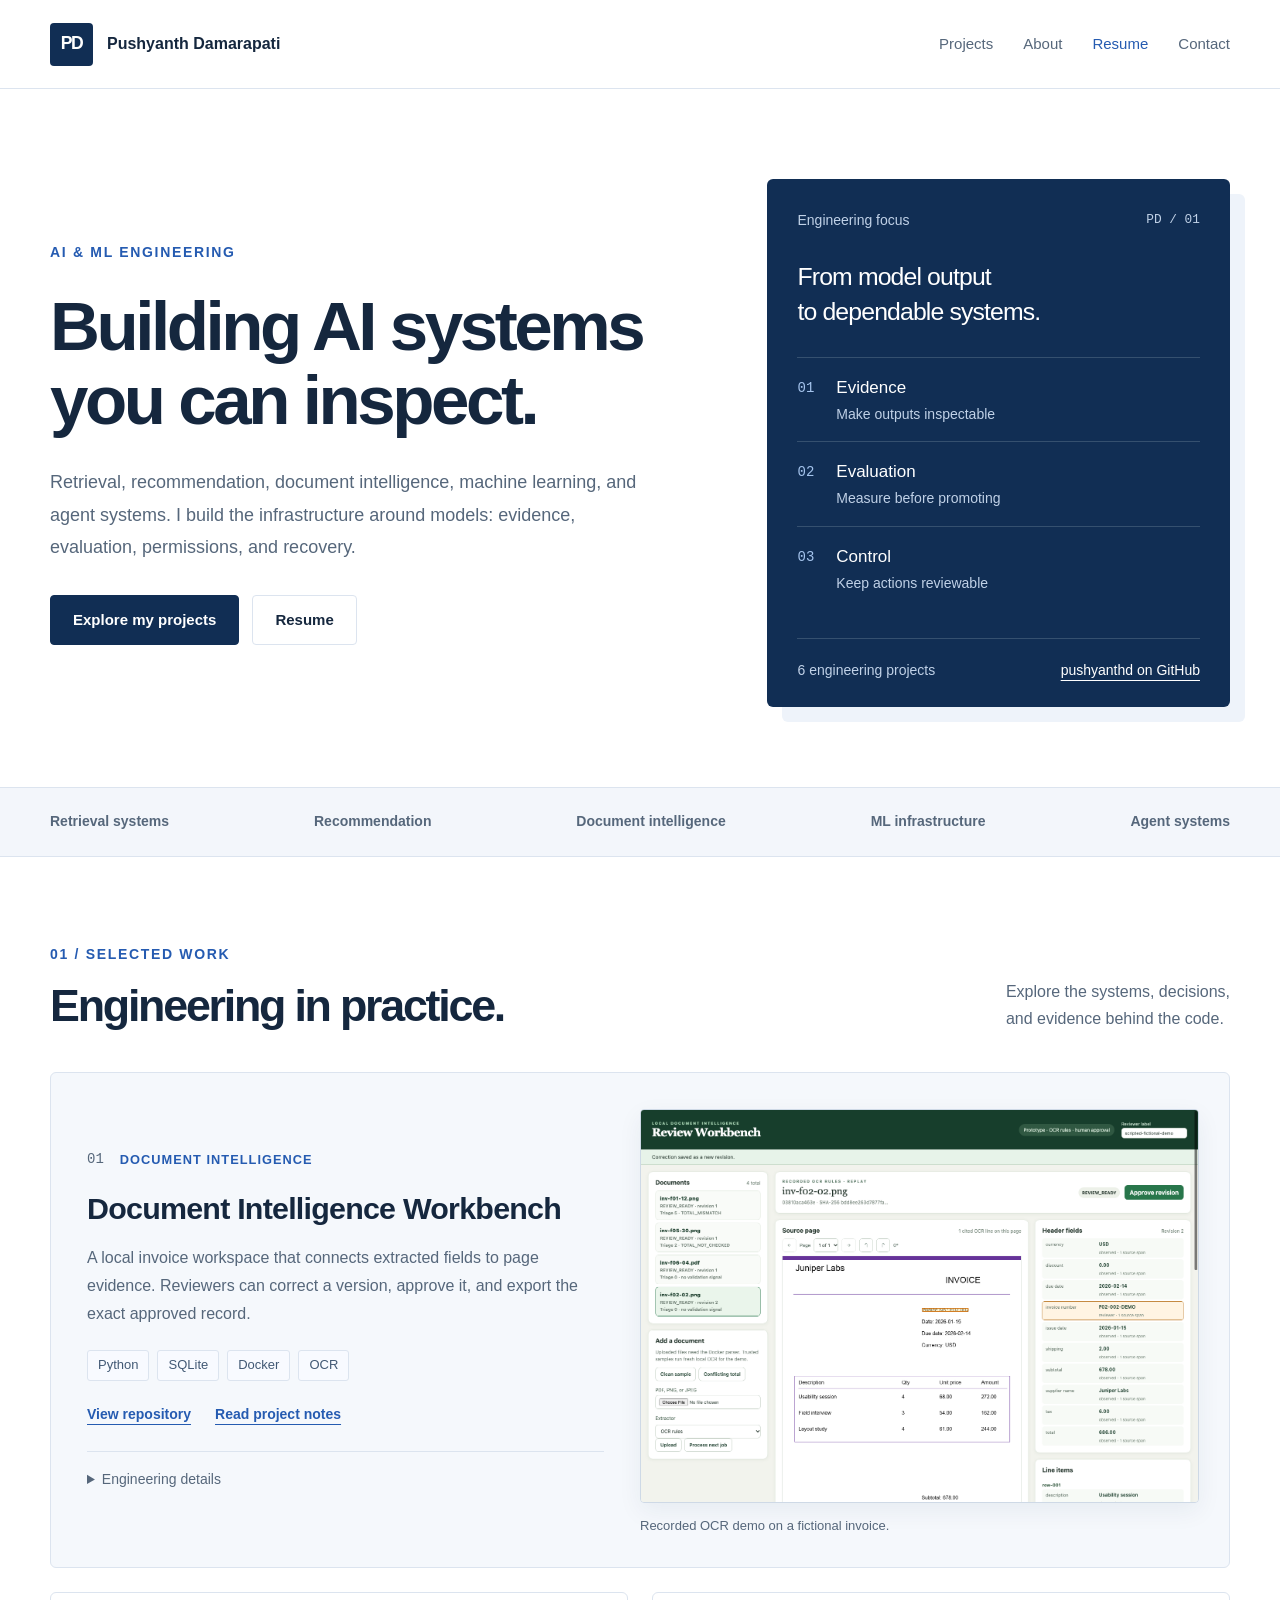
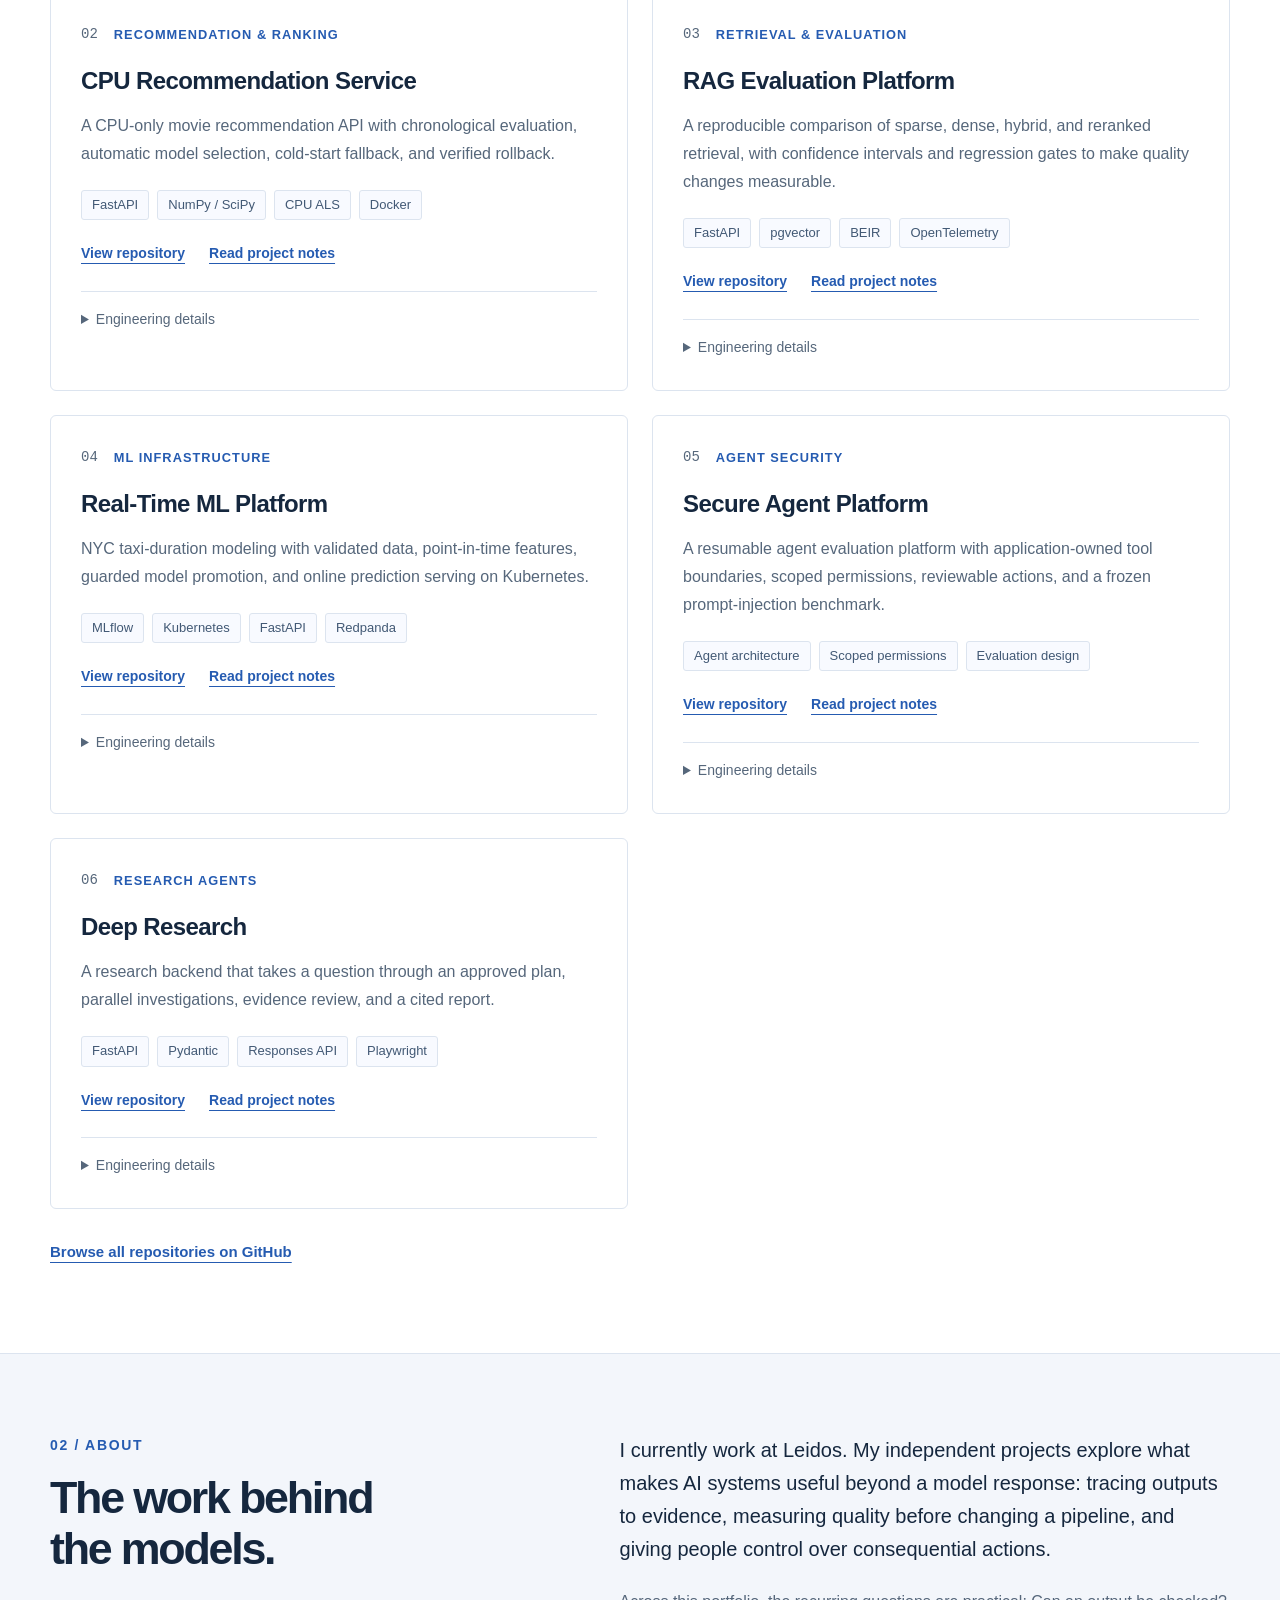
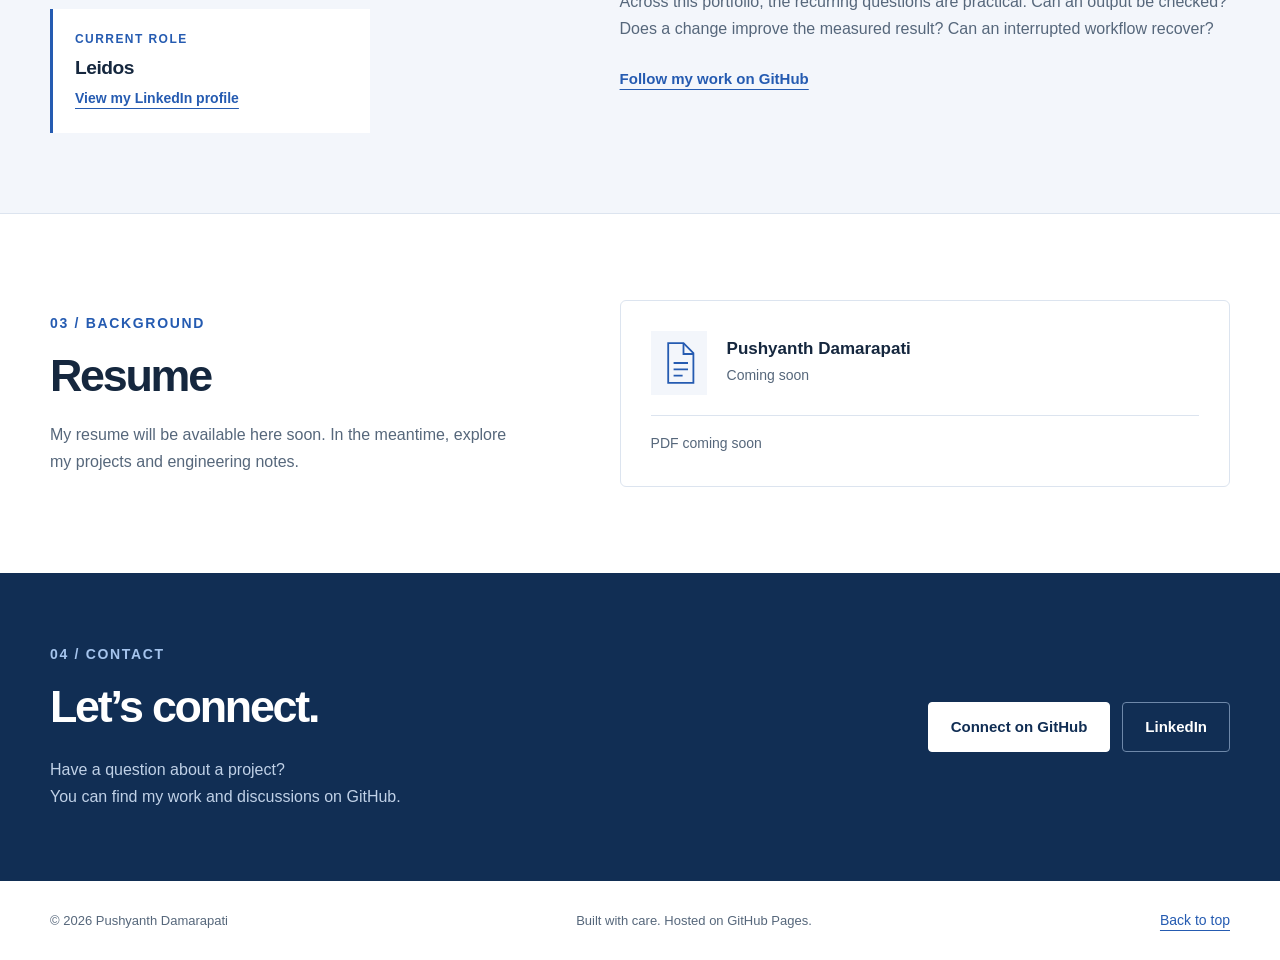
==== commit aaabc9c9: "Update portfolio projects and current role" ====
--- a/index.html
+++ b/index.html
@@ -3,10 +3,10 @@
 <head>
   <meta charset="utf-8">
   <meta name="viewport" content="width=device-width, initial-scale=1">
-  <meta name="description" content="Pushyanth Damarapati — AI and ML engineering projects in retrieval evaluation, document intelligence, machine learning infrastructure, and agent systems.">
+  <meta name="description" content="Pushyanth Damarapati — AI and ML engineering projects in retrieval evaluation, recommendation, document intelligence, machine learning infrastructure, and agent systems.">
   <meta name="theme-color" content="#112e54">
   <meta property="og:title" content="Pushyanth Damarapati | AI & ML Engineering">
-  <meta property="og:description" content="Retrieval, document intelligence, machine learning, and agent systems. I build the infrastructure around models: evidence, evaluation, permissions, and recovery.">
+  <meta property="og:description" content="Retrieval, recommendation, document intelligence, machine learning, and agent systems. I build the infrastructure around models: evidence, evaluation, permissions, and recovery.">
   <meta property="og:type" content="website">
   <title>Pushyanth Damarapati | AI & ML Engineering</title>
   <link rel="icon" type="image/svg+xml" href="data:image/svg+xml,%3Csvg xmlns='http://www.w3.org/2000/svg' viewBox='0 0 64 64'%3E%3Crect width='64' height='64' rx='12' fill='%23112e54'/%3E%3Ctext x='32' y='42' text-anchor='middle' font-family='Arial,sans-serif' font-size='27' font-weight='700' fill='white'%3EPD%3C/text%3E%3C/svg%3E">
@@ -23,48 +23,55 @@
   </header>
   <main id="main">
     <section class="hero container" aria-labelledby="hero-title">
-      <div class="hero-main"><p class="eyebrow">AI &amp; ML engineering</p><h1 id="hero-title">Building AI systems you can inspect.</h1><p class="hero-intro">Retrieval, document intelligence, machine learning, and agent systems. I build the infrastructure around models: evidence, evaluation, permissions, and recovery.</p><div class="hero-actions"><a class="button primary" href="#projects">Explore my projects</a><a class="button secondary" href="#resume">Resume</a></div></div>
-      <aside class="hero-aside" aria-label="Portfolio focus"><div class="aside-heading"><span>Engineering focus</span><span class="small-mark">PD / 01</span></div><p class="aside-title">From model output<br>to dependable systems.</p><ol class="focus-list"><li><span>01</span><div>Evidence<span class="focus-description">Make outputs inspectable</span></div></li><li><span>02</span><div>Evaluation<span class="focus-description">Measure before promoting</span></div></li><li><span>03</span><div>Control<span class="focus-description">Keep actions reviewable</span></div></li></ol><div class="aside-footer"><span>5 public projects</span><a href="https://github.com/pushyanthd">pushyanthd on GitHub</a></div></aside>
+      <div class="hero-main"><p class="eyebrow">AI &amp; ML engineering</p><h1 id="hero-title">Building AI systems you can inspect.</h1><p class="hero-intro">Retrieval, recommendation, document intelligence, machine learning, and agent systems. I build the infrastructure around models: evidence, evaluation, permissions, and recovery.</p><div class="hero-actions"><a class="button primary" href="#projects">Explore my projects</a><a class="button secondary" href="#resume">Resume</a></div></div>
+      <aside class="hero-aside" aria-label="Portfolio focus"><div class="aside-heading"><span>Engineering focus</span><span class="small-mark">PD / 01</span></div><p class="aside-title">From model output<br>to dependable systems.</p><ol class="focus-list"><li><span>01</span><div>Evidence<span class="focus-description">Make outputs inspectable</span></div></li><li><span>02</span><div>Evaluation<span class="focus-description">Measure before promoting</span></div></li><li><span>03</span><div>Control<span class="focus-description">Keep actions reviewable</span></div></li></ol><div class="aside-footer"><span>6 engineering projects</span><a href="https://github.com/pushyanthd">pushyanthd on GitHub</a></div></aside>
     </section>
-    <div class="topic-strip"><div class="container"><span>Retrieval systems</span><span>Document intelligence</span><span>ML infrastructure</span><span>Agent systems</span></div></div>
+    <div class="topic-strip"><div class="container"><span>Retrieval systems</span><span>Recommendation</span><span>Document intelligence</span><span>ML infrastructure</span><span>Agent systems</span></div></div>
     <section class="section container" id="projects" aria-labelledby="projects-title"><div class="section-heading"><div><p class="eyebrow">01 / Selected work</p><h2 id="projects-title">Engineering in practice.</h2></div><p>Explore the systems, decisions,<br>and evidence behind the code.</p></div><div class="projects-grid"><article class="project featured">
       <div class="project-copy"><div class="project-top"><span class="project-number">01</span><span class="eyebrow">Document intelligence</span></div>
       <h3>Document Intelligence Workbench</h3><p>A local invoice workspace that connects extracted fields to page evidence. Reviewers can correct a version, approve it, and export the exact approved record.</p>
       <ul class="tags" aria-label="Technologies"><li>Python</li><li>SQLite</li><li>Docker</li><li>OCR</li></ul>
       <div class="project-links"><a href="https://github.com/pushyanthd/document-intelligence-workbench">View repository</a><a href="https://github.com/pushyanthd/document-intelligence-workbench/blob/main/docs/engineering-case-study.md">Read project notes</a></div>
-      <details><summary>Engineering details</summary><p>Built around human review, isolated parsing, auditable revisions, and recoverable processing. The project compares deterministic extraction with a local language model and keeps rules as the default after measuring model regression.</p><span class="project-status">Experimental portfolio release</span></details></div><figure class="project-image"><img src="assets/workbench.png" width="1440" height="1013" loading="lazy" alt="Document review workspace showing an invoice beside evidence-linked extracted fields"><figcaption>Recorded OCR demo on a fictional invoice.</figcaption></figure>
+      <details><summary>Engineering details</summary><p>An experimental local invoice workflow with isolated parsing, evidence-linked review, auditable revisions, and approved exports. Paired tests cover 180 invoices and 100 receipts; rules remain the default because the local model regressed on invoice headers and exact rows. A six-case author pilot completed, with exact required headers on 5/6 cases and exact rows on 19/20. This does not establish production financial correctness or broad vendor accuracy.</p><span class="project-status">Experimental v0.1.0 candidate · publication pending</span></details></div><figure class="project-image"><img src="assets/workbench.png" width="1440" height="1013" loading="lazy" alt="Document review workspace showing an invoice beside evidence-linked extracted fields"><figcaption>Recorded OCR demo on a fictional invoice.</figcaption></figure>
     </article>
 <article class="project">
-      <div class="project-copy"><div class="project-top"><span class="project-number">02</span><span class="eyebrow">Retrieval &amp; evaluation</span></div>
+      <div class="project-copy"><div class="project-top"><span class="project-number">02</span><span class="eyebrow">Recommendation &amp; ranking</span></div>
+      <h3>CPU Recommendation Service</h3><p>A CPU-only movie recommendation API with chronological evaluation, automatic model selection, cold-start fallback, and verified rollback.</p>
+      <ul class="tags" aria-label="Technologies"><li>FastAPI</li><li>NumPy / SciPy</li><li>CPU ALS</li><li>Docker</li></ul>
+      <div class="project-links"><a href="https://github.com/pushyanthd/recommendation-service">View repository</a><a href="https://github.com/pushyanthd/recommendation-service/blob/main/docs/engineering-case-study.md">Read project notes</a></div>
+      <details><summary>Engineering details</summary><p>Compared popularity, item similarity, and ALS for 1,188 MovieLens users. Item similarity improved final NDCG@10 by 11.97%, but its 3.41% validation gain missed the frozen 10% objective, so popularity remains selected. The selected snapshot served 5,000 HTTP requests with zero failures and 11.65 ms client P95 on Apple M1. This is a local benchmark/demo, not evidence of online impact or production security; independent scanning still reports a HIGH zlib advisory.</p><span class="project-status">v1.0.0 prepared · publication pending</span></details></div>
+    </article>
+<article class="project">
+      <div class="project-copy"><div class="project-top"><span class="project-number">03</span><span class="eyebrow">Retrieval &amp; evaluation</span></div>
       <h3>RAG Evaluation Platform</h3><p>A reproducible comparison of sparse, dense, hybrid, and reranked retrieval, with confidence intervals and regression gates to make quality changes measurable.</p>
       <ul class="tags" aria-label="Technologies"><li>FastAPI</li><li>pgvector</li><li>BEIR</li><li>OpenTelemetry</li></ul>
       <div class="project-links"><a href="https://github.com/pushyanthd/rag-eval-platform">View repository</a><a href="https://github.com/pushyanthd/rag-eval-platform/blob/main/docs/model_card.md">Read project notes</a></div>
-      <details><summary>Engineering details</summary><p>Evaluations across SciFact, NFCorpus, and FiQA show that the best retrieval strategy changes with the domain. The pipeline connects versioned inputs, cited answers, evaluation reports, and observability.</p><span class="project-status">Published benchmark reports</span></details></div>
+      <details><summary>Engineering details</summary><p>Full BEIR test sets across SciFact, NFCorpus, and FiQA show that the best nDCG@10 point estimate changes by domain: dense retrieval leads on SciFact and FiQA, while reranked hybrid leads on NFCorpus. The repo also includes confidence intervals, paired comparisons, a regression gate, cited-answer evaluation, and observability. Generated-answer scores are benchmark results, not proof of judge validity or general factual accuracy.</p><span class="project-status">Published benchmark reports · experimental answer evaluation</span></details></div>
     </article>
 <article class="project">
-      <div class="project-copy"><div class="project-top"><span class="project-number">03</span><span class="eyebrow">ML infrastructure</span></div>
+      <div class="project-copy"><div class="project-top"><span class="project-number">04</span><span class="eyebrow">ML infrastructure</span></div>
       <h3>Real-Time ML Platform</h3><p>NYC taxi-duration modeling with validated data, point-in-time features, guarded model promotion, and online prediction serving on Kubernetes.</p>
       <ul class="tags" aria-label="Technologies"><li>MLflow</li><li>Kubernetes</li><li>FastAPI</li><li>Redpanda</li></ul>
       <div class="project-links"><a href="https://github.com/pushyanthd/realtime-ml-platform">View repository</a><a href="https://github.com/pushyanthd/realtime-ml-platform/blob/main/docs/portfolio-walkthrough.md">Read project notes</a></div>
-      <details><summary>Engineering details</summary><p>Combines batch training with MLflow model management and FastAPI serving. Includes local load and broker-recovery experiments with documented limits; the model uses completed-trip distance and is not a pre-trip ETA estimator.</p><span class="project-status">Batch training &amp; online serving</span></details></div>
+      <details><summary>Engineering details</summary><p>The v0.1.0 candidate packages reproducible NYC taxi-duration training and guarded online serving. On the fixed April holdout, the approved model reached 187.18 s MAE, 25.78% below the declared baseline. Local kind testing served 10,000 requests at 100 requests/s with 7.99 ms client P95 and no errors or dropped requests. These results use one local kind node; completed-trip distance makes this unsuitable as a pre-trip ETA claim.</p><span class="project-status">v0.1.0 candidate · publication pending</span></details></div>
     </article>
 <article class="project">
-      <div class="project-copy"><div class="project-top"><span class="project-number">04</span><span class="eyebrow">Agent security</span></div>
-      <h3>Secure Agent Platform</h3><p>An architecture plan for a workplace-agent lab with application-enforced permissions, reviewable actions, and reproducible prompt-injection evaluations.</p>
+      <div class="project-copy"><div class="project-top"><span class="project-number">05</span><span class="eyebrow">Agent security</span></div>
+      <h3>Secure Agent Platform</h3><p>A resumable agent evaluation platform with application-owned tool boundaries, scoped permissions, reviewable actions, and a frozen prompt-injection benchmark.</p>
       <ul class="tags" aria-label="Technologies"><li>Agent architecture</li><li>Scoped permissions</li><li>Evaluation design</li></ul>
       <div class="project-links"><a href="https://github.com/pushyanthd/secure-agent-platform">View repository</a><a href="https://github.com/pushyanthd/secure-agent-platform/blob/main/arch_plan/secure-agent-platform-plan.md">Read project notes</a></div>
-      <details><summary>Engineering details</summary><p>The public repository currently contains the architecture and implementation plan. It proposes a phased study of legitimate task completion and attack resistance, beginning with structured generation, a frozen task suite, and one tool execution boundary.</p><span class="project-status">Architecture planned</span></details></div>
+      <details><summary>Engineering details</summary><p>The completed 400-trial evaluation measured clean-task success at 104/160 for the defended system; two defended attacks remained unresolved and the release gate failed. A later eight-trial utility pilot was also rejected. The repository preserves the failed results and limitations rather than treating the platform as release-ready.</p><span class="project-status">400-trial evaluation complete · release gate failed</span></details></div>
     </article>
 <article class="project">
-      <div class="project-copy"><div class="project-top"><span class="project-number">05</span><span class="eyebrow">Research agents</span></div>
+      <div class="project-copy"><div class="project-top"><span class="project-number">06</span><span class="eyebrow">Research agents</span></div>
       <h3>Deep Research</h3><p>A research backend that takes a question through an approved plan, parallel investigations, evidence review, and a cited report.</p>
       <ul class="tags" aria-label="Technologies"><li>FastAPI</li><li>Pydantic</li><li>Responses API</li><li>Playwright</li></ul>
       <div class="project-links"><a href="https://github.com/pushyanthd/deep-research">View repository</a><a href="https://github.com/pushyanthd/deep-research/blob/main/docs/case-study.md">Read project notes</a></div>
-      <details><summary>Engineering details</summary><p>Application code owns budgets, tool access, recovery, and report validation. Published development examples show quick briefs, broader comparisons, and technical research with recorded evidence and cost.</p><span class="project-status">Published development examples</span></details></div>
+      <details><summary>Engineering details</summary><p>Application code owns budgets, tool access, recovery, and report validation. Published development examples show quick briefs, broader comparisons, and technical research with recorded evidence and cost.</p><span class="project-status">v0.2.0 · published development examples</span></details></div>
     </article></div><a class="all-projects" href="https://github.com/pushyanthd?tab=repositories">Browse all repositories on GitHub</a></section>
-    <section class="about-section" id="about" aria-labelledby="about-title"><div class="container about-grid"><div><p class="eyebrow">02 / About</p><h2 id="about-title">The work behind<br>the models.</h2></div><div class="about-copy"><p class="about-lead">My projects explore what makes AI systems useful beyond a model response. That means tracing outputs to evidence, measuring quality before changing a pipeline, and giving people control over consequential actions.</p><p>Across this portfolio, the recurring questions are practical: Can an output be checked? Does a change improve the measured result? Can an interrupted workflow recover?</p><a href="https://github.com/pushyanthd">Follow my work on GitHub</a></div></div></section>
+    <section class="about-section" id="about" aria-labelledby="about-title"><div class="container about-grid"><div><p class="eyebrow">02 / About</p><h2 id="about-title">The work behind<br>the models.</h2><div class="current-role"><p class="eyebrow">Current role</p><h3>Leidos</h3><a href="https://www.linkedin.com/in/pushyanthd">View my LinkedIn profile</a></div></div><div class="about-copy"><p class="about-lead">I currently work at Leidos. My independent projects explore what makes AI systems useful beyond a model response: tracing outputs to evidence, measuring quality before changing a pipeline, and giving people control over consequential actions.</p><p>Across this portfolio, the recurring questions are practical: Can an output be checked? Does a change improve the measured result? Can an interrupted workflow recover?</p><a href="https://github.com/pushyanthd">Follow my work on GitHub</a></div></div></section>
     <section class="section container resume-section" id="resume" aria-labelledby="resume-title"><div><p class="eyebrow">03 / Background</p><h2 id="resume-title">Resume</h2><p>My resume will be available here soon. In the meantime, explore my projects and engineering notes.</p></div><div class="resume-card"><div class="resume-document" aria-hidden="true"><svg viewBox="0 0 40 48" fill="none"><path d="M8 2h17l11 11v33H8z" stroke="currentColor" stroke-width="2"/><path d="M25 2v12h11M14 24h16M14 31h16M14 38h10" stroke="currentColor" stroke-width="2"/></svg></div><div><h3>Pushyanth Damarapati</h3><p>Coming soon</p></div><span class="resume-pending">PDF coming soon</span></div></section>
-    <section class="contact-section" id="contact" aria-labelledby="contact-title"><div class="container contact-inner"><div><p class="eyebrow">04 / Contact</p><h2 id="contact-title">Let’s connect.</h2><p>Have a question about a project?<br>You can find my work and discussions on GitHub.</p></div><div class="contact-links"><a class="button primary" href="https://github.com/pushyanthd">Connect on GitHub</a></div></div></section>
+    <section class="contact-section" id="contact" aria-labelledby="contact-title"><div class="container contact-inner"><div><p class="eyebrow">04 / Contact</p><h2 id="contact-title">Let’s connect.</h2><p>Have a question about a project?<br>You can find my work and discussions on GitHub.</p></div><div class="contact-links"><a class="button primary" href="https://github.com/pushyanthd">Connect on GitHub</a><a class="button secondary" href="https://www.linkedin.com/in/pushyanthd">LinkedIn</a></div></div></section>
   </main>
   <footer class="container site-footer"><p>© <span id="year">2026</span> Pushyanth Damarapati</p><p>Built with care. Hosted on GitHub Pages.</p><a href="#top">Back to top</a></footer>
 </body>
--- a/assets/styles.css
+++ b/assets/styles.css
@@ -1,3 +1,3 @@
 :root{--ink:#15273e;--navy:#112e54;--blue:#255bb1;--muted:#56677b;--line:#dce4ef;--surface:#f3f6fb;--white:#fff;--font:Inter,-apple-system,BlinkMacSystemFont,"Segoe UI",sans-serif}
-*{box-sizing:border-box}html{scroll-behavior:smooth;scroll-padding-top:110px}body{margin:0;background:var(--white);color:var(--ink);font-family:var(--font);font-size:17px;line-height:1.7;-webkit-font-smoothing:antialiased}a{color:var(--blue);text-underline-offset:5px;text-decoration-thickness:1px}a:hover{color:var(--navy)}a:focus-visible,summary:focus-visible{outline:3px solid #397bda;outline-offset:5px}::selection{background:#d6e6ff}h1,h2,h3,p{margin:0}h1,h2,h3{line-height:1.15}h1,h2{letter-spacing:-.05em}h2{font-size:clamp(2rem,3.5vw,3rem);font-weight:650}h3{font-size:1.5rem;letter-spacing:-.025em;font-weight:650}.container{width:min(1180px,calc(100% - 80px));margin-inline:auto}.eyebrow{font-size:.875rem;font-weight:650;letter-spacing:.12em;text-transform:uppercase;color:var(--blue)}.skip-link{position:fixed;top:-100px;left:20px;z-index:100;background:var(--navy);color:white;padding:10px 18px}.skip-link:focus{top:12px}.site-header{position:sticky;top:0;z-index:10;background:rgba(255,255,255,.97);border-bottom:1px solid var(--line)}.header-inner{min-height:88px;display:flex;align-items:center;justify-content:space-between;gap:28px}.brand{display:flex;align-items:center;gap:14px;text-decoration:none;color:var(--ink);font-size:1rem;font-weight:650}.monogram{width:43px;height:43px;display:grid;place-items:center;background:var(--navy);color:white;letter-spacing:-.08em;font-size:1.1rem;border-radius:4px}nav{display:flex;flex-wrap:wrap;gap:30px}nav a{font-size:.9375rem;text-decoration:none;color:var(--muted);padding-block:10px}nav a:hover,nav a[aria-current]{color:var(--blue)}.hero{padding-block:90px 80px;display:grid;grid-template-columns:1.4fr 1fr;gap:70px;align-items:center}.hero h1{font-size:clamp(2.8rem,5.4vw,4.75rem);font-weight:650;max-width:720px;margin-top:24px;line-height:1.08}.hero-intro{color:var(--muted);font-size:1.125rem;line-height:1.8;max-width:590px;margin-top:28px}.hero-actions{display:flex;flex-wrap:wrap;gap:13px;margin-top:32px}.button{min-height:48px;display:inline-flex;align-items:center;justify-content:center;padding:11px 22px;border:1px solid var(--line);border-radius:4px;font-size:.9375rem;font-weight:600;text-decoration:none;transition:background .15s,color .15s}.primary{background:var(--navy);color:white;border-color:var(--navy)}.primary:hover{background:#1d467c;color:white}.secondary{background:white;color:var(--ink)}.secondary:hover{background:var(--surface)}.hero-aside{background:var(--navy);color:#fff;border-radius:6px;padding:30px 30px 24px;box-shadow:15px 15px 0 #eef3fa}.aside-heading{display:flex;justify-content:space-between;gap:12px;font-size:.875rem;color:#c0d1e7}.small-mark{font-family:ui-monospace,monospace;font-size:.8rem}.aside-title{font-size:1.55rem;letter-spacing:-.035em;line-height:1.4;margin-top:27px;font-weight:500}.focus-list{list-style:none;padding:0;margin:28px 0}.focus-list li{display:flex;gap:22px;border-top:1px solid #35506f;padding:16px 0;font-size:1.0625rem}.focus-list li>span{font-family:ui-monospace,monospace;color:#a5c4ed;font-size:.875rem;padding-top:3px}.focus-description{display:block;color:#c0d1e7;font-size:.875rem;line-height:1.6}.aside-footer{display:flex;flex-wrap:wrap;justify-content:space-between;gap:12px;border-top:1px solid #35506f;padding-top:20px;font-size:.875rem;color:#c0d1e7}.aside-footer a{color:white}.topic-strip{border-block:1px solid var(--line);background:var(--surface)}.topic-strip .container{display:flex;justify-content:space-between;gap:22px;flex-wrap:wrap;padding-block:22px;font-size:.875rem;color:var(--muted);font-weight:550}.section{padding-block:86px}.section-heading{display:flex;justify-content:space-between;gap:30px;align-items:end;margin-bottom:40px}.section-heading h2,.about-grid h2,.resume-section h2,.contact-inner h2{margin-top:14px}.section-heading>p{color:var(--muted);font-size:1rem}.projects-grid{display:grid;grid-template-columns:1fr 1fr;gap:24px}.project{border:1px solid var(--line);border-radius:6px;overflow:hidden;background:white;display:flex;min-width:0}.project-copy{padding:30px;width:100%;min-width:0}.project-top{display:flex;align-items:center;gap:16px;margin-bottom:20px}.project-number{font-family:ui-monospace,monospace;color:var(--muted);font-size:.875rem}.project-top .eyebrow{font-size:.8rem;letter-spacing:.08em}.project h3{margin-bottom:18px}.project-copy>p{color:var(--muted);font-size:1rem;line-height:1.75}.tags{display:flex;flex-wrap:wrap;gap:8px;list-style:none;padding:0;margin:22px 0}.tags li{border:1px solid var(--line);padding:3px 10px;color:#425975;font-size:.8125rem;border-radius:3px;background:#f8faff}.project-links{display:flex;flex-wrap:wrap;gap:12px 24px;font-size:.875rem;font-weight:600}.project details{border-top:1px solid var(--line);margin-top:25px;padding-top:16px;font-size:.9375rem}.project summary{cursor:pointer;color:var(--muted);font-size:.875rem}.project details p{padding-top:15px;color:var(--muted)}.project-status{display:block;margin-top:14px;color:var(--blue);font-size:.8125rem;font-weight:600}.featured{grid-column:1/-1;background:#f5f8fc;display:grid;grid-template-columns:1fr 1fr;align-items:center}.featured .project-copy{padding:36px}.featured h3{font-size:1.9rem}.project-image{margin:0;padding:36px 30px 30px 0;min-width:0}.project-image img{display:block;width:100%;height:auto;border:1px solid #ced9e6;border-radius:4px;box-shadow:0 8px 24px #112e5410}.project-image figcaption{font-size:.8125rem;color:var(--muted);margin-top:12px}.all-projects{display:inline-block;margin-top:30px;font-size:.9375rem;font-weight:550}.about-section{padding-block:80px;border-block:1px solid var(--line);background:var(--surface)}.about-grid{display:grid;grid-template-columns:1fr 1.3fr;gap:100px}.about-copy p{color:var(--muted);font-size:1rem}.about-copy .about-lead{font-size:1.25rem;color:var(--ink);line-height:1.65}.about-copy p+p{margin-top:22px}.about-copy a{display:inline-block;margin-top:24px;font-size:.9375rem;font-weight:550}.resume-section{display:grid;grid-template-columns:1fr 1.3fr;gap:100px;align-items:center}.resume-section>div>p:not(.eyebrow){color:var(--muted);font-size:1rem;margin-top:20px}.resume-card{border:1px solid var(--line);padding:30px;display:flex;align-items:center;flex-wrap:wrap;gap:20px;border-radius:6px;min-width:0}.resume-document{width:56px;flex-shrink:0;color:var(--blue);background:var(--surface);padding:10px}.resume-document svg{display:block;width:100%;height:44px}.resume-card h3{font-size:1.0625rem;letter-spacing:0}.resume-card p{font-size:.875rem;color:var(--muted);margin-top:5px}.resume-pending{font-size:.875rem;color:var(--muted);border-top:1px solid var(--line);padding-top:16px;width:100%}.contact-section{background:var(--navy);color:white;padding-block:70px}.contact-inner{display:flex;justify-content:space-between;gap:35px;align-items:center}.contact-inner .eyebrow{color:#a5c4ed}.contact-inner p:not(.eyebrow){color:#c0d1e7;margin-top:24px;font-size:1rem}.contact-links{display:flex;flex-wrap:wrap;gap:12px}.contact-links .primary{color:var(--navy);background:white;border-color:white}.contact-links .primary:hover{background:#e1ecfc}.contact-links .secondary{color:white;background:transparent;border-color:#6e88a9}.contact-links .secondary:hover{background:#20436e}.site-footer{padding-block:28px;display:flex;flex-wrap:wrap;gap:12px 28px;align-items:center;justify-content:space-between;color:var(--muted);font-size:.8125rem}.site-footer a{font-size:.875rem}
+*{box-sizing:border-box}html{scroll-behavior:smooth;scroll-padding-top:110px}body{margin:0;background:var(--white);color:var(--ink);font-family:var(--font);font-size:17px;line-height:1.7;-webkit-font-smoothing:antialiased}a{color:var(--blue);text-underline-offset:5px;text-decoration-thickness:1px}a:hover{color:var(--navy)}a:focus-visible,summary:focus-visible{outline:3px solid #397bda;outline-offset:5px}::selection{background:#d6e6ff}h1,h2,h3,p{margin:0}h1,h2,h3{line-height:1.15}h1,h2{letter-spacing:-.05em}h2{font-size:clamp(2rem,3.5vw,3rem);font-weight:650}h3{font-size:1.5rem;letter-spacing:-.025em;font-weight:650}.container{width:min(1180px,calc(100% - 80px));margin-inline:auto}.eyebrow{font-size:.875rem;font-weight:650;letter-spacing:.12em;text-transform:uppercase;color:var(--blue)}.skip-link{position:fixed;top:-100px;left:20px;z-index:100;background:var(--navy);color:white;padding:10px 18px}.skip-link:focus{top:12px}.site-header{position:sticky;top:0;z-index:10;background:rgba(255,255,255,.97);border-bottom:1px solid var(--line)}.header-inner{min-height:88px;display:flex;align-items:center;justify-content:space-between;gap:28px}.brand{display:flex;align-items:center;gap:14px;text-decoration:none;color:var(--ink);font-size:1rem;font-weight:650}.monogram{width:43px;height:43px;display:grid;place-items:center;background:var(--navy);color:white;letter-spacing:-.08em;font-size:1.1rem;border-radius:4px}nav{display:flex;flex-wrap:wrap;gap:30px}nav a{font-size:.9375rem;text-decoration:none;color:var(--muted);padding-block:10px}nav a:hover,nav a[aria-current]{color:var(--blue)}.hero{padding-block:90px 80px;display:grid;grid-template-columns:1.4fr 1fr;gap:70px;align-items:center}.hero h1{font-size:clamp(2.8rem,5.4vw,4.75rem);font-weight:650;max-width:720px;margin-top:24px;line-height:1.08}.hero-intro{color:var(--muted);font-size:1.125rem;line-height:1.8;max-width:590px;margin-top:28px}.hero-actions{display:flex;flex-wrap:wrap;gap:13px;margin-top:32px}.button{min-height:48px;display:inline-flex;align-items:center;justify-content:center;padding:11px 22px;border:1px solid var(--line);border-radius:4px;font-size:.9375rem;font-weight:600;text-decoration:none;transition:background .15s,color .15s}.primary{background:var(--navy);color:white;border-color:var(--navy)}.primary:hover{background:#1d467c;color:white}.secondary{background:white;color:var(--ink)}.secondary:hover{background:var(--surface)}.hero-aside{background:var(--navy);color:#fff;border-radius:6px;padding:30px 30px 24px;box-shadow:15px 15px 0 #eef3fa}.aside-heading{display:flex;justify-content:space-between;gap:12px;font-size:.875rem;color:#c0d1e7}.small-mark{font-family:ui-monospace,monospace;font-size:.8rem}.aside-title{font-size:1.55rem;letter-spacing:-.035em;line-height:1.4;margin-top:27px;font-weight:500}.focus-list{list-style:none;padding:0;margin:28px 0}.focus-list li{display:flex;gap:22px;border-top:1px solid #35506f;padding:16px 0;font-size:1.0625rem}.focus-list li>span{font-family:ui-monospace,monospace;color:#a5c4ed;font-size:.875rem;padding-top:3px}.focus-description{display:block;color:#c0d1e7;font-size:.875rem;line-height:1.6}.aside-footer{display:flex;flex-wrap:wrap;justify-content:space-between;gap:12px;border-top:1px solid #35506f;padding-top:20px;font-size:.875rem;color:#c0d1e7}.aside-footer a{color:white}.topic-strip{border-block:1px solid var(--line);background:var(--surface)}.topic-strip .container{display:flex;justify-content:space-between;gap:22px;flex-wrap:wrap;padding-block:22px;font-size:.875rem;color:var(--muted);font-weight:550}.section{padding-block:86px}.section-heading{display:flex;justify-content:space-between;gap:30px;align-items:end;margin-bottom:40px}.section-heading h2,.about-grid h2,.resume-section h2,.contact-inner h2{margin-top:14px}.section-heading>p{color:var(--muted);font-size:1rem}.projects-grid{display:grid;grid-template-columns:1fr 1fr;gap:24px}.project{border:1px solid var(--line);border-radius:6px;overflow:hidden;background:white;display:flex;min-width:0}.project-copy{padding:30px;width:100%;min-width:0}.project-top{display:flex;align-items:center;gap:16px;margin-bottom:20px}.project-number{font-family:ui-monospace,monospace;color:var(--muted);font-size:.875rem}.project-top .eyebrow{font-size:.8rem;letter-spacing:.08em}.project h3{margin-bottom:18px}.project-copy>p{color:var(--muted);font-size:1rem;line-height:1.75}.tags{display:flex;flex-wrap:wrap;gap:8px;list-style:none;padding:0;margin:22px 0}.tags li{border:1px solid var(--line);padding:3px 10px;color:#425975;font-size:.8125rem;border-radius:3px;background:#f8faff}.project-links{display:flex;flex-wrap:wrap;gap:12px 24px;font-size:.875rem;font-weight:600}.project details{border-top:1px solid var(--line);margin-top:25px;padding-top:16px;font-size:.9375rem}.project summary{cursor:pointer;color:var(--muted);font-size:.875rem}.project details p{padding-top:15px;color:var(--muted)}.project-status{display:block;margin-top:14px;color:var(--blue);font-size:.8125rem;font-weight:600}.featured{grid-column:1/-1;background:#f5f8fc;display:grid;grid-template-columns:1fr 1fr;align-items:center}.featured .project-copy{padding:36px}.featured h3{font-size:1.9rem}.project-image{margin:0;padding:36px 30px 30px 0;min-width:0}.project-image img{display:block;width:100%;height:auto;border:1px solid #ced9e6;border-radius:4px;box-shadow:0 8px 24px #112e5410}.project-image figcaption{font-size:.8125rem;color:var(--muted);margin-top:12px}.all-projects{display:inline-block;margin-top:30px;font-size:.9375rem;font-weight:550}.about-section{padding-block:80px;border-block:1px solid var(--line);background:var(--surface)}.about-grid{display:grid;grid-template-columns:1fr 1.3fr;gap:100px}.about-copy p{color:var(--muted);font-size:1rem}.about-copy .about-lead{font-size:1.25rem;color:var(--ink);line-height:1.65}.about-copy p+p{margin-top:22px}.about-copy a{display:inline-block;margin-top:24px;font-size:.9375rem;font-weight:550}.current-role{margin-top:34px;padding:20px 22px;border-left:3px solid var(--blue);background:#fff;max-width:320px}.current-role .eyebrow{font-size:.75rem;margin:0}.current-role h3{margin-top:8px;font-size:1.2rem}.current-role a{display:inline-block;margin-top:8px;font-size:.875rem;font-weight:550}.resume-section{display:grid;grid-template-columns:1fr 1.3fr;gap:100px;align-items:center}.resume-section>div>p:not(.eyebrow){color:var(--muted);font-size:1rem;margin-top:20px}.resume-card{border:1px solid var(--line);padding:30px;display:flex;align-items:center;flex-wrap:wrap;gap:20px;border-radius:6px;min-width:0}.resume-document{width:56px;flex-shrink:0;color:var(--blue);background:var(--surface);padding:10px}.resume-document svg{display:block;width:100%;height:44px}.resume-card h3{font-size:1.0625rem;letter-spacing:0}.resume-card p{font-size:.875rem;color:var(--muted);margin-top:5px}.resume-pending{font-size:.875rem;color:var(--muted);border-top:1px solid var(--line);padding-top:16px;width:100%}.contact-section{background:var(--navy);color:white;padding-block:70px}.contact-inner{display:flex;justify-content:space-between;gap:35px;align-items:center}.contact-inner .eyebrow{color:#a5c4ed}.contact-inner p:not(.eyebrow){color:#c0d1e7;margin-top:24px;font-size:1rem}.contact-links{display:flex;flex-wrap:wrap;gap:12px}.contact-links .primary{color:var(--navy);background:white;border-color:white}.contact-links .primary:hover{background:#e1ecfc}.contact-links .secondary{color:white;background:transparent;border-color:#6e88a9}.contact-links .secondary:hover{background:#20436e}.site-footer{padding-block:28px;display:flex;flex-wrap:wrap;gap:12px 28px;align-items:center;justify-content:space-between;color:var(--muted);font-size:.8125rem}.site-footer a{font-size:.875rem}
 @media(min-width:1500px){.hero{padding-block:110px}.hero h1{font-size:4.8rem}}@media(max-width:1000px){.hero{gap:35px}.container{width:calc(100% - 48px)}.hero-aside{padding:25px}.about-grid,.resume-section{gap:50px}.resume-card{padding:24px}.brand{font-size:.9375rem}nav{gap:20px}}@media(max-width:760px){html{scroll-padding-top:145px}.header-inner{flex-wrap:wrap;gap:0;padding-block:14px}.brand{width:100%;margin-bottom:8px}nav{width:100%;justify-content:space-between;gap:12px}nav a{padding-block:4px}.hero{grid-template-columns:1fr;padding-block:48px;gap:40px}.hero h1{max-width:600px;font-size:clamp(2.7rem,9vw,4rem)}.hero-aside{box-shadow:8px 8px 0 #eef3fa}.topic-strip .container{display:grid;grid-template-columns:1fr 1fr;gap:10px 20px}.section{padding-block:54px}.section-heading{display:block;margin-bottom:28px}.section-heading>p{margin-top:20px}.section-heading>p br{display:none}.projects-grid{grid-template-columns:1fr}.featured{grid-template-columns:1fr}.featured .project-copy,.project-copy{padding:26px}.project-image{padding:0 26px 26px}.about-grid,.resume-section{grid-template-columns:1fr;gap:28px}.about-section{padding-block:54px}.about-grid h2 br{display:none}.contact-inner{align-items:start;flex-direction:column}.contact-section{padding-block:54px}.site-footer{flex-direction:column;align-items:start;gap:6px}}@media(max-width:380px){.container{width:calc(100% - 32px)}.hero h1{font-size:2.6rem}.hero-actions .button{width:100%}.hero-aside{padding:22px}.project-copy,.featured .project-copy{padding:22px}.project-image{padding:0 22px 22px}.resume-card{padding:20px}.brand{font-size:.875rem}.topic-strip .container{font-size:.8125rem}}@media(prefers-reduced-motion:reduce){html{scroll-behavior:auto}.button{transition:none}}
